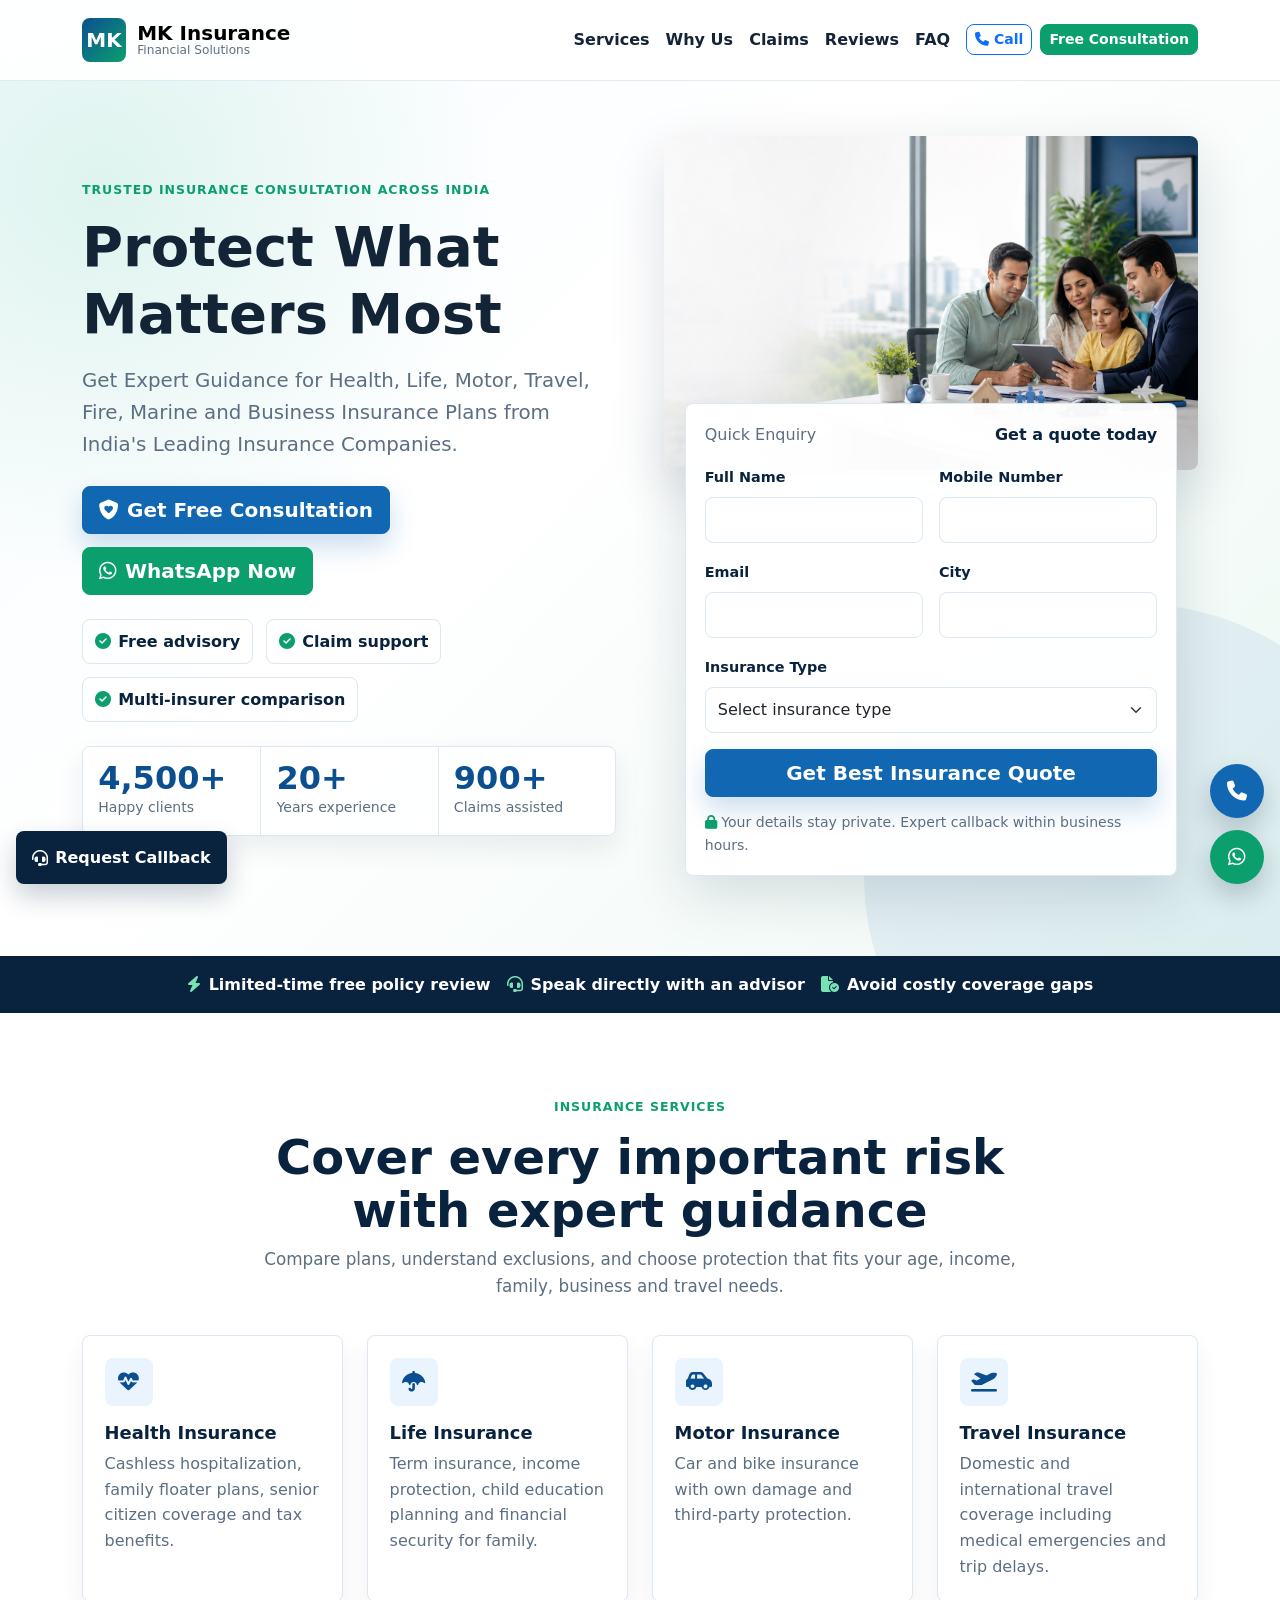
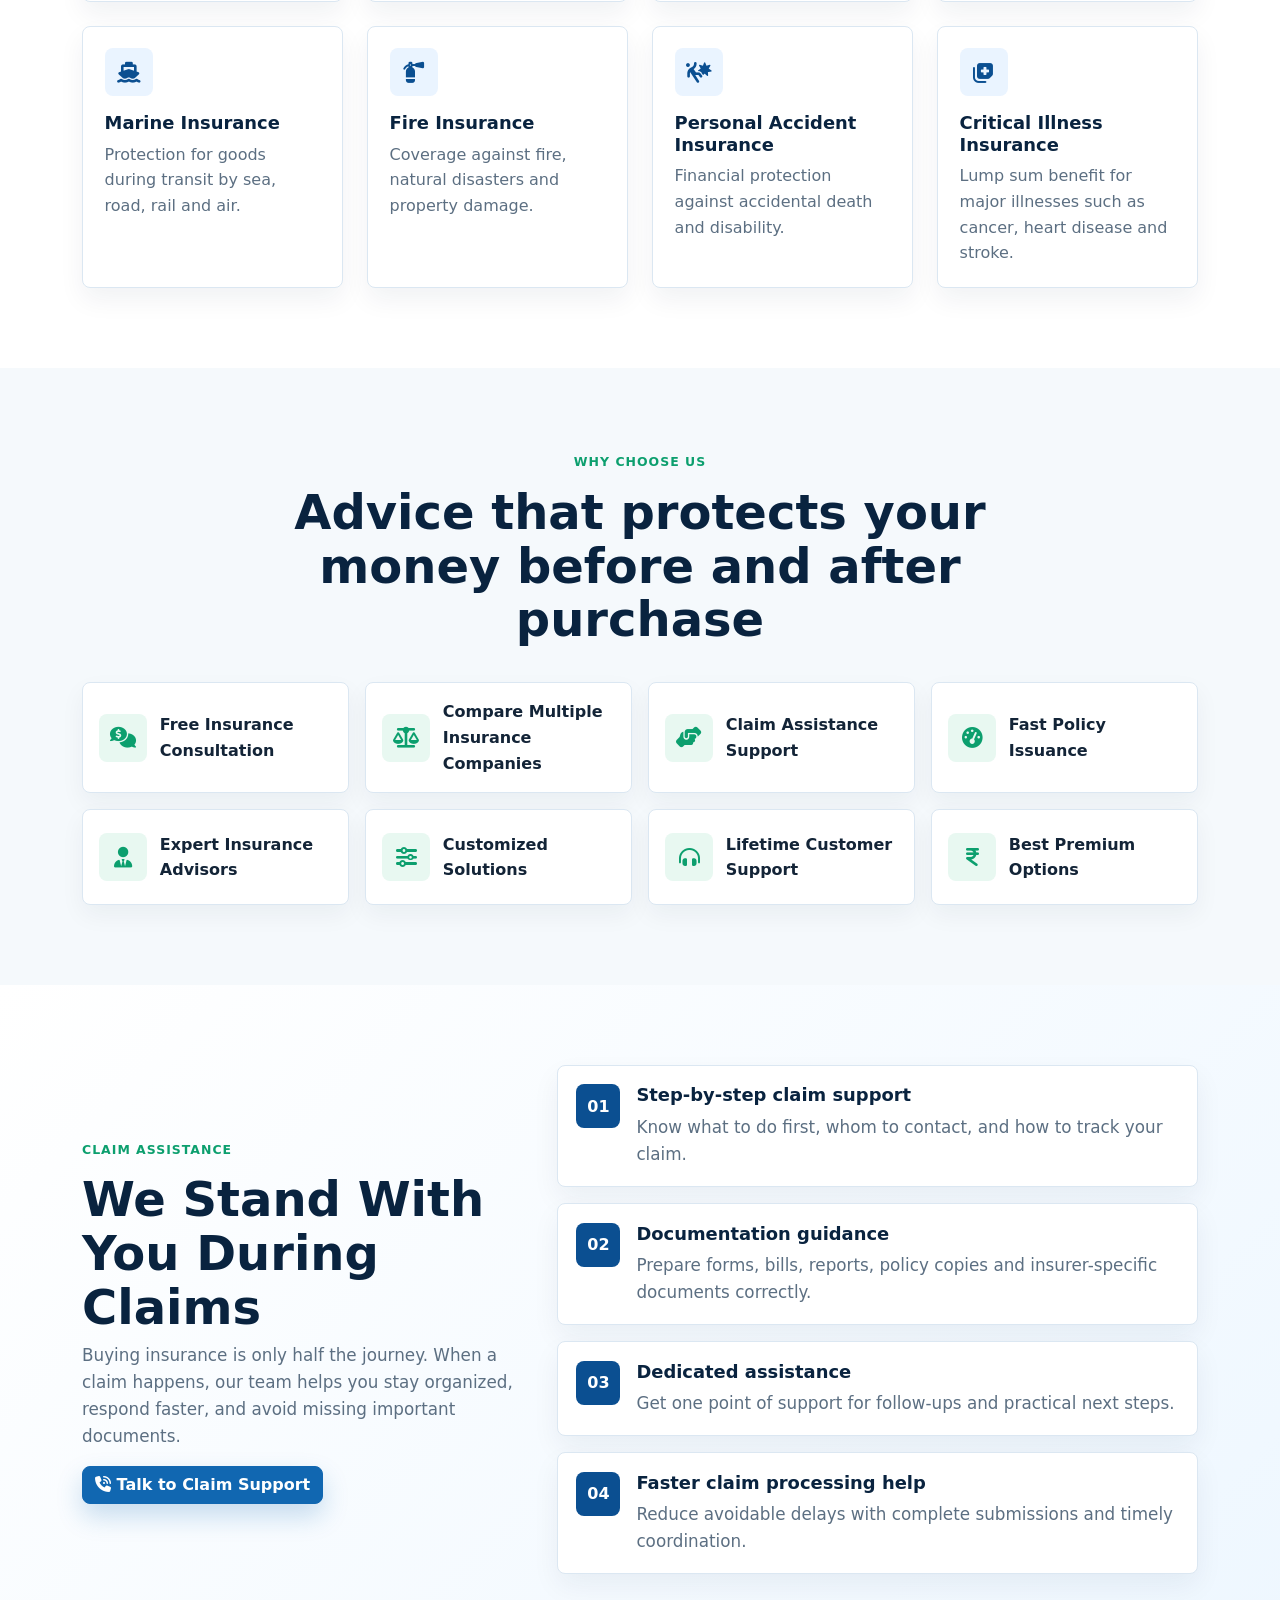
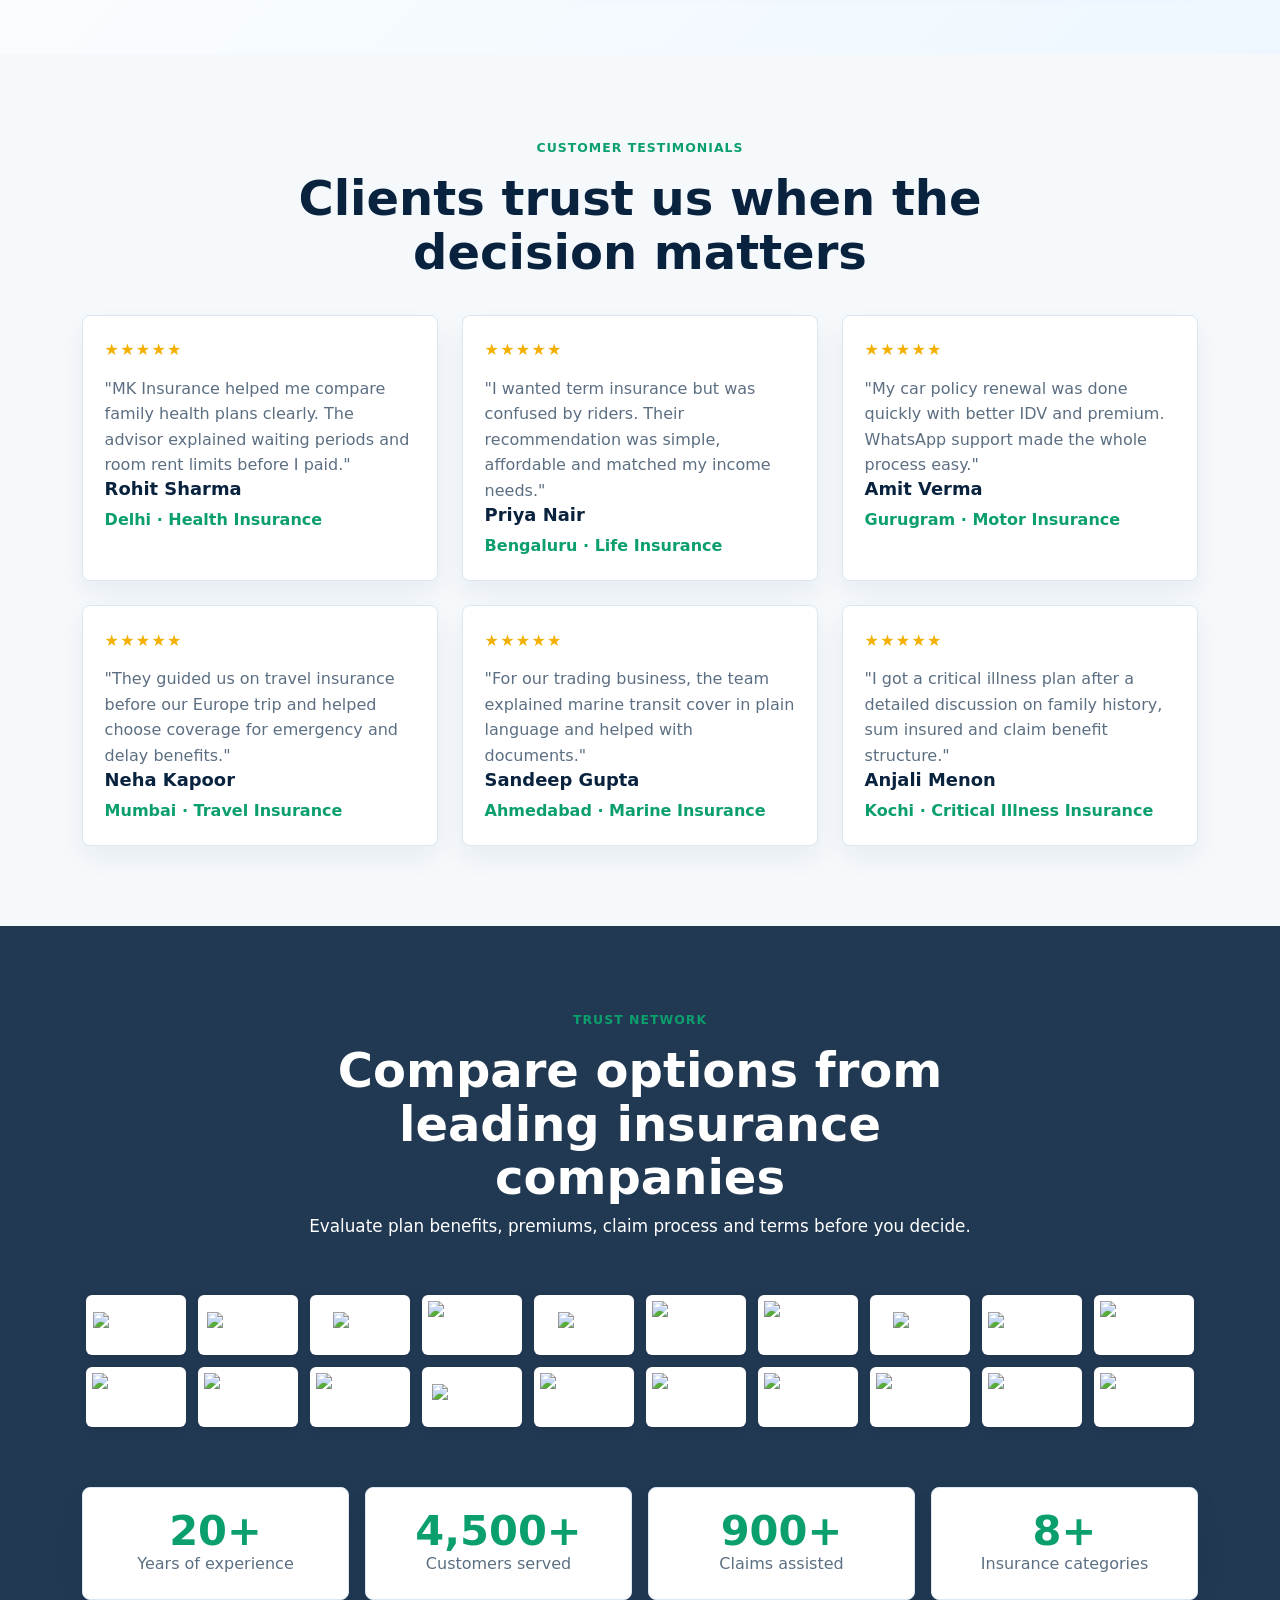
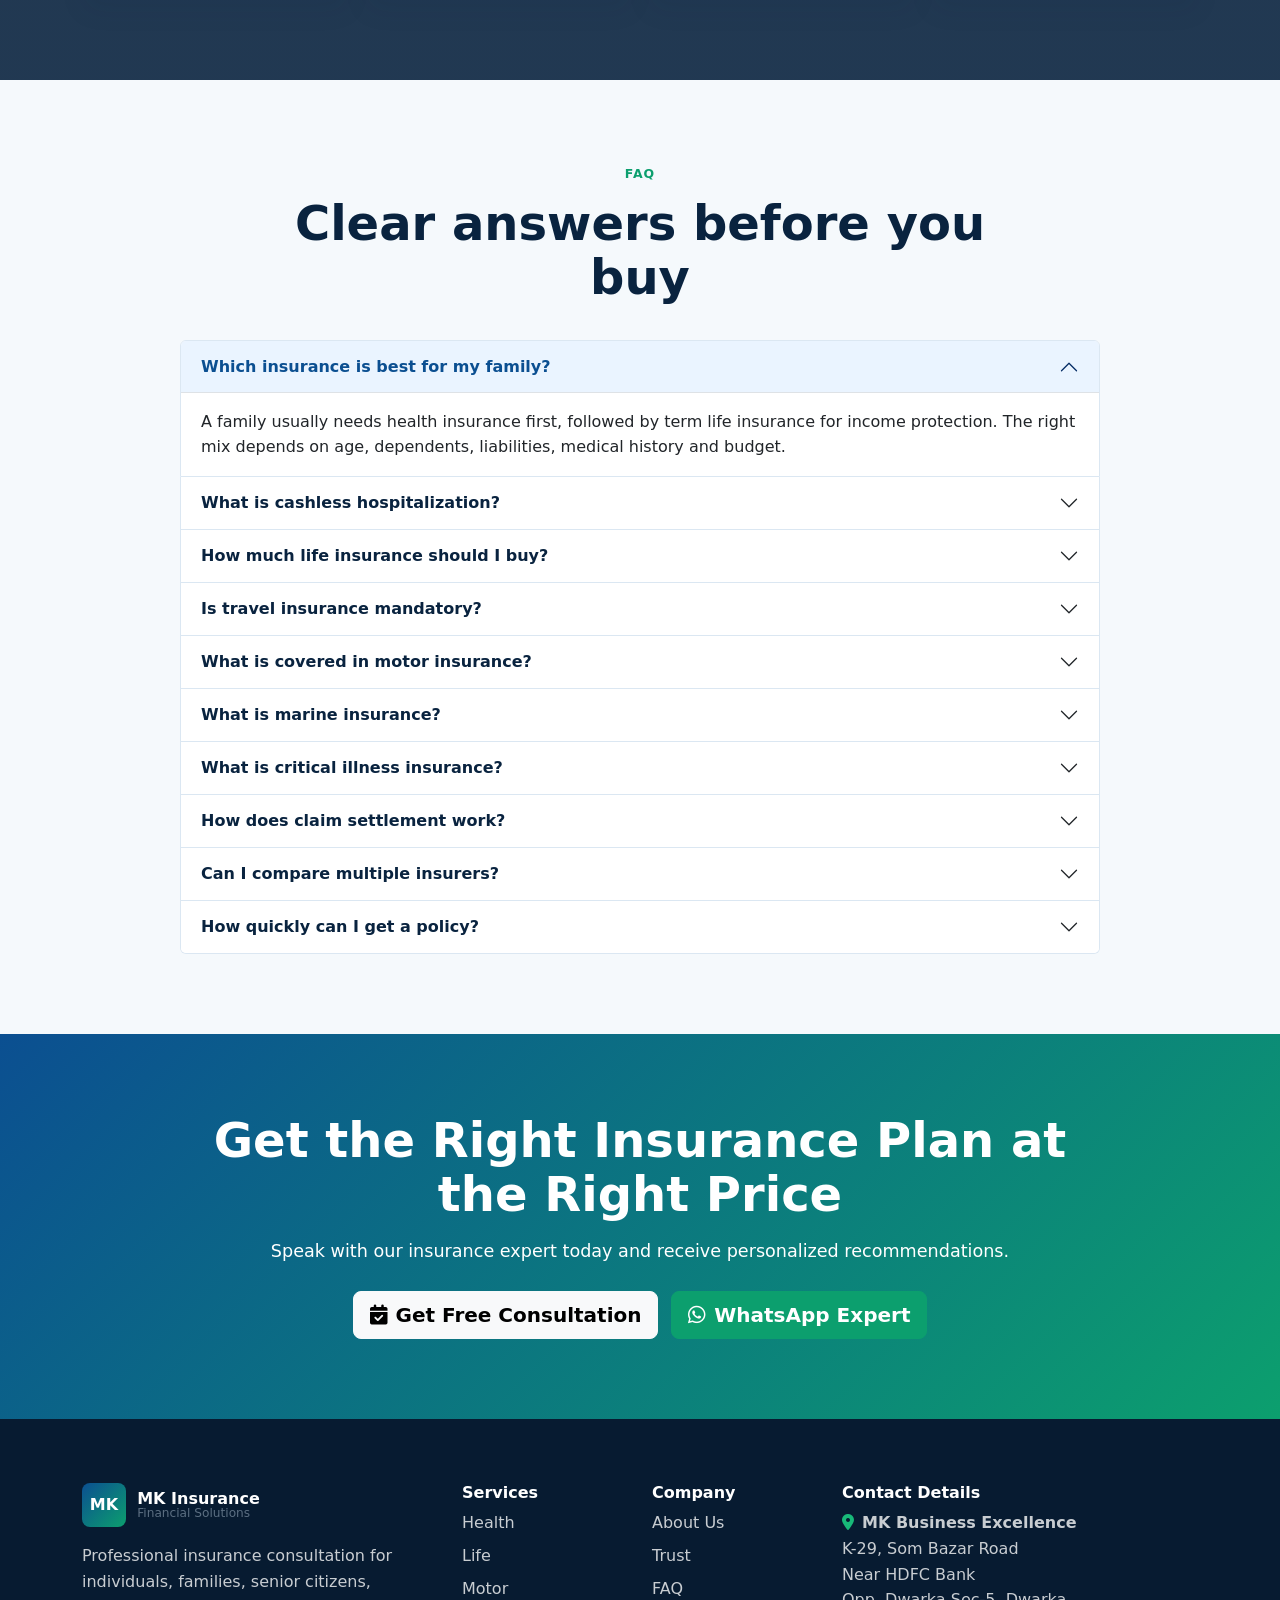
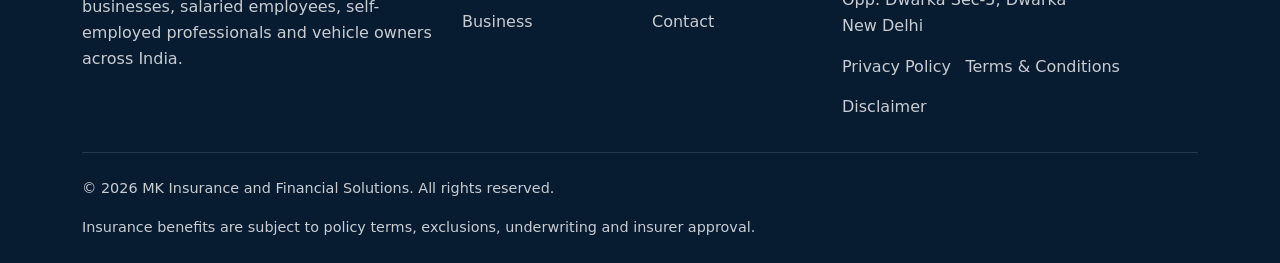
==== index.html @ 94d02a77 "Update index.html" ====
<!doctype html>
<html lang="en-IN">

<head>
<!-- Google tag (gtag.js) -->
<script async src="https://googletagmanager.com"></script>
<script>
  window.dataLayer = window.dataLayer || [];
  function gtag(){dataLayer.push(arguments);}
  gtag('js', new Date());

  gtag('config', 'G-Q5BLTK3V6Z');
</script>


<title>MK Insurance | Best Health, Life & Motor Insurance Consultant</title>
<meta name="description" content="Get expert guidance for Health, Life, Motor, and Business Insurance plans. Quick quotes and reliable advice from MK Insurance. Contact us today!">
<meta name="keywords" content="Insurance Consultant, Health Insurance, Life Insurance, Motor Insurance, MK Insurance, Insurance Advisor India">
<meta name="author" content="MK Insurance">
<meta name="robots" content="index, follow">


  <meta charset="utf-8">
  <meta name="viewport" content="width=device-width, initial-scale=1">
  <title>MK Insurance and Financial Solutions | Insurance Consultant India</title>
  <meta name="description" content="Get expert guidance for health, life, motor, travel, fire, marine and business insurance plans from MK Insurance and Financial Solutions. Free consultation by call or WhatsApp.">
  <meta name="keywords" content="health insurance advisor, best health insurance, life insurance consultant, term insurance, motor insurance, travel insurance, marine insurance, fire insurance, personal accident insurance, critical illness insurance, insurance advisor near me, insurance consultant India">
  <meta name="robots" content="index, follow">
  <link rel="canonical" href="https://www.mkinsurancefinancialsolutions.in/">
  <meta property="og:type" content="website">
  <meta property="og:title" content="Protect What Matters Most | MK Insurance and Financial Solutions">
  <meta property="og:description" content="Compare insurance plans and get expert consultation for health, life, motor, travel, fire, marine and business insurance in India.">
  <meta property="og:image" content="assets/insurance-consultation-hero.png">
  <meta property="og:locale" content="en_IN">
  <meta name="twitter:card" content="summary_large_image">
  <link rel="preconnect" href="https://cdn.jsdelivr.net">
  <link rel="preconnect" href="https://cdnjs.cloudflare.com">
  <link href="https://cdn.jsdelivr.net/npm/bootstrap@5.3.3/dist/css/bootstrap.min.css" rel="stylesheet">
  <link href="https://cdnjs.cloudflare.com/ajax/libs/font-awesome/6.5.2/css/all.min.css" rel="stylesheet">
  <link rel="stylesheet" href="styles.css">
  <script type="application/ld+json">
  {"@context":"https://schema.org","@type":"InsuranceAgency","name":"MK Insurance and Financial Solutions","description":"Insurance consultation for health, life, motor, travel, marine, fire, personal accident, critical illness and business insurance in India.","areaServed":"India","telephone":"+918076436396","url":"https://www.mkinsurancefinancialsolutions.in/","priceRange":"$$","contactPoint":{"@type":"ContactPoint","telephone":"+918076436396","contactType":"customer support","areaServed":"IN","availableLanguage":["English","Hindi"]},"sameAs":["https://wa.me/918076436396"]}
  </script>
</head>
<body>
  <a class="skip-link" href="#main">Skip to main content</a>
  <header class="site-header fixed-top" id="siteHeader">
    <nav class="navbar navbar-expand-lg" aria-label="Main navigation">
      <div class="container">
        <a class="navbar-brand" href="#hero"><span class="brand-mark">MK</span><span class="brand-copy"><strong>MK Insurance</strong><small>Financial Solutions</small></span></a>
        <button class="navbar-toggler" type="button" data-bs-toggle="collapse" data-bs-target="#mainNav" aria-controls="mainNav" aria-expanded="false" aria-label="Toggle navigation"><span class="navbar-toggler-icon"></span></button>
        <div class="collapse navbar-collapse" id="mainNav">
          <ul class="navbar-nav ms-auto align-items-lg-center">
            <li class="nav-item"><a class="nav-link" href="#services">Services</a></li>
            <li class="nav-item"><a class="nav-link" href="#why">Why Us</a></li>
            <li class="nav-item"><a class="nav-link" href="#claims">Claims</a></li>
            <li class="nav-item"><a class="nav-link" href="#testimonials">Reviews</a></li>
            <li class="nav-item"><a class="nav-link" href="#faq">FAQ</a></li>
            <li class="nav-item ms-lg-2"><a class="btn btn-sm btn-outline-primary" href="tel:+918076436396"><i class="fa-solid fa-phone"></i> Call</a></li>
            <li class="nav-item ms-lg-2"><a class="btn btn-sm btn-success" href="#lead-form">Free Consultation</a></li>
          </ul>
        </div>
      </div>
    </nav>
  </header>

  <main id="main">
    <section class="hero-section section-pad" id="hero">
      <div class="container">
        <div class="row align-items-center g-4 g-xl-5">
          <div class="col-lg-6">
            <div class="eyebrow reveal">Trusted Insurance Consultation Across India</div>
            <h1 class="display-4 fw-bold reveal">Protect What Matters Most</h1>
            <p class="hero-subtitle reveal">Get Expert Guidance for Health, Life, Motor, Travel, Fire, Marine and Business Insurance Plans from India's Leading Insurance Companies.</p>
            <div class="hero-actions reveal">
              <a class="btn btn-primary btn-lg" href="#lead-form"><i class="fa-solid fa-shield-heart"></i> Get Free Consultation</a>
              <a class="btn btn-whatsapp btn-lg" href="https://wa.me/918076436396?text=Hi%20MK%20Insurance%2C%20I%20want%20a%20free%20insurance%20consultation." target="_blank" rel="noopener"><i class="fa-brands fa-whatsapp"></i> WhatsApp Now</a>
            </div>
            <div class="trust-row reveal"><span><i class="fa-solid fa-circle-check"></i> Free advisory</span><span><i class="fa-solid fa-circle-check"></i> Claim support</span><span><i class="fa-solid fa-circle-check"></i> Multi-insurer comparison</span></div>
            <div class="stats-strip reveal"><div><strong data-count="4500">0</strong><span>Happy clients</span></div><div><strong data-count="20">0</strong><span>Years experience</span></div><div><strong data-count="900">0</strong><span>Claims assisted</span></div></div>
          </div>
          <div class="col-lg-6">
            <div class="hero-panel reveal">
              <img class="hero-image" src="assets/insurance-consultation-hero.png" alt="Insurance advisor consulting an Indian family" width="760" height="520" fetchpriority="high">
              
              <!-- Final Fixed Web3Forms Form -->
              <form class="lead-form" id="lead-form" action="https://api.web3forms.com/submit" method="POST" novalidate>
               <input type="hidden" name="access_key" value="908cadd3-c0ab-4d20-b18c-d701ab46437e"> 
                <input type="hidden" name="subject" value="New Lead from MK Insurance Website">
<input type="hidden" name="redirect" value="https://mkinsurance.co.in/thank-you.html">
                <div class="form-header"><span>Quick Enquiry</span><strong>Get a quote today</strong></div>
                <div class="row g-3">
                  <div class="col-md-6"><label class="form-label" for="fullName">Full Name</label><input class="form-control" id="fullName" name="fullName" autocomplete="name" required><div class="invalid-feedback">Please enter your full name.</div></div>
                  <div class="col-md-6"><label class="form-label" for="mobile">Mobile Number</label><input class="form-control" id="mobile" name="mobile" type="tel" inputmode="numeric" autocomplete="tel" pattern="^[6-9][0-9]{9}$" required><div class="invalid-feedback">Enter a valid 10-digit Indian mobile number.</div></div>
                  <div class="col-md-6"><label class="form-label" for="email">Email</label><input class="form-control" id="email" name="email" type="email" autocomplete="email" required><div class="invalid-feedback">Please enter a valid email address.</div></div>
                  <div class="col-md-6"><label class="form-label" for="city">City</label><input class="form-control" id="city" name="city" autocomplete="address-level2" required><div class="invalid-feedback">Please enter your city.</div></div>
                  <div class="col-12"><label class="form-label" for="insuranceType">Insurance Type</label><select class="form-select" id="insuranceType" name="insuranceType" required><option value="">Select insurance type</option><option>Health Insurance</option><option>Life Insurance</option><option>Motor Insurance</option><option>Travel Insurance</option><option>Marine Insurance</option><option>Fire Insurance</option><option>Personal Accident Insurance</option><option>Critical Illness Insurance</option><option>Other Service</option></select><div class="invalid-feedback">Please select an insurance type.</div></div>
                  <div class="col-12"><button class="btn btn-primary w-100 btn-lg" type="submit">Get Best Insurance Quote</button></div>
                </div>
                <p class="privacy-note"><i class="fa-solid fa-lock"></i> Your details stay private. Expert callback within business hours.</p>
              </form>
            </div>
          </div>
        </div>
      </div>
    </section>

    <section class="urgency-band"><div class="container"><div class="urgency-content reveal"><span><i class="fa-solid fa-bolt"></i> Limited-time free policy review</span><span><i class="fa-solid fa-headset"></i> Speak directly with an advisor</span><span><i class="fa-solid fa-file-circle-check"></i> Avoid costly coverage gaps</span></div></div></section>

    <section class="section-pad" id="services">
      <div class="container">
        <div class="section-heading reveal"><span class="eyebrow">Insurance Services</span><h2>Cover every important risk with expert guidance</h2><p>Compare plans, understand exclusions, and choose protection that fits your age, income, family, business and travel needs.</p></div>
        <div class="row g-4">
          <div class="col-md-6 col-xl-3 reveal"><article class="service-card"><i class="fa-solid fa-heart-pulse"></i><h3>Health Insurance</h3><p>Cashless hospitalization, family floater plans, senior citizen coverage and tax benefits.</p></article></div>
          <div class="col-md-6 col-xl-3 reveal"><article class="service-card"><i class="fa-solid fa-umbrella"></i><h3>Life Insurance</h3><p>Term insurance, income protection, child education planning and financial security for family.</p></article></div>
          <div class="col-md-6 col-xl-3 reveal"><article class="service-card"><i class="fa-solid fa-car-side"></i><h3>Motor Insurance</h3><p>Car and bike insurance with own damage and third-party protection.</p></article></div>
          <div class="col-md-6 col-xl-3 reveal"><article class="service-card"><i class="fa-solid fa-plane-departure"></i><h3>Travel Insurance</h3><p>Domestic and international travel coverage including medical emergencies and trip delays.</p></article></div>
          <div class="col-md-6 col-xl-3 reveal"><article class="service-card"><i class="fa-solid fa-ship"></i><h3>Marine Insurance</h3><p>Protection for goods during transit by sea, road, rail and air.</p></article></div>
          <div class="col-md-6 col-xl-3 reveal"><article class="service-card"><i class="fa-solid fa-fire-extinguisher"></i><h3>Fire Insurance</h3><p>Coverage against fire, natural disasters and property damage.</p></article></div>
          <div class="col-md-6 col-xl-3 reveal"><article class="service-card"><i class="fa-solid fa-person-falling-burst"></i><h3>Personal Accident Insurance</h3><p>Financial protection against accidental death and disability.</p></article></div>
          <div class="col-md-6 col-xl-3 reveal"><article class="service-card"><i class="fa-solid fa-notes-medical"></i><h3>Critical Illness Insurance</h3><p>Lump sum benefit for major illnesses such as cancer, heart disease and stroke.</p></article></div>
        </div>
      </div>
    </section>

    <section class="section-pad alt-section" id="why"><div class="container"><div class="section-heading reveal"><span class="eyebrow">Why Choose Us</span><h2>Advice that protects your money before and after purchase</h2></div><div class="benefit-grid">
      <div class="benefit-item reveal"><i class="fa-solid fa-comments-dollar"></i><span>Free Insurance Consultation</span></div><div class="benefit-item reveal"><i class="fa-solid fa-scale-balanced"></i><span>Compare Multiple Insurance Companies</span></div><div class="benefit-item reveal"><i class="fa-solid fa-handshake-angle"></i><span>Claim Assistance Support</span></div><div class="benefit-item reveal"><i class="fa-solid fa-gauge-high"></i><span>Fast Policy Issuance</span></div><div class="benefit-item reveal"><i class="fa-solid fa-user-tie"></i><span>Expert Insurance Advisors</span></div><div class="benefit-item reveal"><i class="fa-solid fa-sliders"></i><span>Customized Solutions</span></div><div class="benefit-item reveal"><i class="fa-solid fa-headphones-simple"></i><span>Lifetime Customer Support</span></div><div class="benefit-item reveal"><i class="fa-solid fa-indian-rupee-sign"></i><span>Best Premium Options</span></div>
    </div></div></section>

    <section class="section-pad claims-section" id="claims"><div class="container"><div class="row align-items-center g-4"><div class="col-lg-5 reveal"><span class="eyebrow">Claim Assistance</span><h2>We Stand With You During Claims</h2><p>Buying insurance is only half the journey. When a claim happens, our team helps you stay organized, respond faster, and avoid missing important documents.</p><a class="btn btn-primary" href="tel:+918076436396"><i class="fa-solid fa-phone-volume"></i> Talk to Claim Support</a></div><div class="col-lg-7"><div class="claim-steps"><div class="claim-step reveal"><span>01</span><div><h3>Step-by-step claim support</h3><p>Know what to do first, whom to contact, and how to track your claim.</p></div></div><div class="claim-step reveal"><span>02</span><div><h3>Documentation guidance</h3><p>Prepare forms, bills, reports, policy copies and insurer-specific documents correctly.</p></div></div><div class="claim-step reveal"><span>03</span><div><h3>Dedicated assistance</h3><p>Get one point of support for follow-ups and practical next steps.</p></div></div><div class="claim-step reveal"><span>04</span><div><h3>Faster claim processing help</h3><p>Reduce avoidable delays with complete submissions and timely coordination.</p></div></div></div></div></div></div></section>

    <section class="section-pad alt-section" id="testimonials"><div class="container"><div class="section-heading reveal"><span class="eyebrow">Customer Testimonials</span><h2>Clients trust us when the decision matters</h2></div><div class="row g-4">
      <div class="col-md-6 col-xl-4 reveal"><article class="testimonial-card"><div class="stars" aria-label="5 star rating">★★★★★</div><p>"MK Insurance helped me compare family health plans clearly. The advisor explained waiting periods and room rent limits before I paid."</p><h3>Rohit Sharma</h3><span>Delhi · Health Insurance</span></article></div>
      <div class="col-md-6 col-xl-4 reveal"><article class="testimonial-card"><div class="stars" aria-label="5 star rating">★★★★★</div><p>"I wanted term insurance but was confused by riders. Their recommendation was simple, affordable and matched my income needs."</p><h3>Priya Nair</h3><span>Bengaluru · Life Insurance</span></article></div>
      <div class="col-md-6 col-xl-4 reveal"><article class="testimonial-card"><div class="stars" aria-label="5 star rating">★★★★★</div><p>"My car policy renewal was done quickly with better IDV and premium. WhatsApp support made the whole process easy."</p><h3>Amit Verma</h3><span>Gurugram · Motor Insurance</span></article></div>
      <div class="col-md-6 col-xl-4 reveal"><article class="testimonial-card"><div class="stars" aria-label="5 star rating">★★★★★</div><p>"They guided us on travel insurance before our Europe trip and helped choose coverage for emergency and delay benefits."</p><h3>Neha Kapoor</h3><span>Mumbai · Travel Insurance</span></article></div>
      <div class="col-md-6 col-xl-4 reveal"><article class="testimonial-card"><div class="stars" aria-label="5 star rating">★★★★★</div><p>"For our trading business, the team explained marine transit cover in plain language and helped with documents."</p><h3>Sandeep Gupta</h3><span>Ahmedabad · Marine Insurance</span></article></div>
      <div class="col-md-6 col-xl-4 reveal"><article class="testimonial-card"><div class="stars" aria-label="5 star rating">★★★★★</div><p>"I got a critical illness plan after a detailed discussion on family history, sum insured and claim benefit structure."</p><h3>Anjali Menon</h3><span>Kochi · Critical Illness Insurance</span></article></div>
    </div></div></section>

    <section class="section-pad trust-section" id="trust"><div class="container"><div class="section-heading reveal"><span class="eyebrow">Trust Network</span><h2>Compare options from leading insurance companies</h2><p>Evaluate plan benefits, premiums, claim process and terms before you decide.</p></div>
    
    <div class="logo-grid reveal" style="display: flex; flex-wrap: wrap; justify-content: center; gap: 12px; padding: 20px 0; max-width: 100%;">
      
      <div style="width: 100px; height: 60px; background-color: #ffffff; border-radius: 6px; box-shadow: 0 2px 6px rgba(0,0,0,0.08); display: flex; justify-content: center; align-items: center; padding: 6px;">
        <img src="assets/LIC India.png" alt="LIC India" style="max-width: 100%; max-height: 100%; object-fit: contain;">
      </div>
      <div style="width: 100px; height: 60px; background-color: #ffffff; border-radius: 6px; box-shadow: 0 2px 6px rgba(0,0,0,0.08); display: flex; justify-content: center; align-items: center; padding: 6px;">
        <img src="assets/TATA-AIG.png" alt="Tata AIG" style="max-width: 100%; max-height: 100%; object-fit: contain;">
      </div>
      <div style="width: 100px; height: 60px; background-color: #ffffff; border-radius: 6px; box-shadow: 0 2px 6px rgba(0,0,0,0.08); display: flex; justify-content: center; align-items: center; padding: 6px;">
        <img src="assets/Care.png" alt="Care" style="max-width: 100%; max-height: 100%; object-fit: contain;">
      </div>
      <div style="width: 100px; height: 60px; background-color: #ffffff; border-radius: 6px; box-shadow: 0 2px 6px rgba(0,0,0,0.08); display: flex; justify-content: center; align-items: center; padding: 6px;">
        <img src="assets/HDFC ergo.png" alt="HDFC Ergo" style="max-width: 100%; max-height: 100%; object-fit: contain;">
      </div>
      <div style="width: 100px; height: 60px; background-color: #ffffff; border-radius: 6px; box-shadow: 0 2px 6px rgba(0,0,0,0.08); display: flex; justify-content: center; align-items: center; padding: 6px;">
        <img src="assets/ICICI.png" alt="ICICI" style="max-width: 100%; max-height: 100%; object-fit: contain;">
      </div>
      <div style="width: 100px; height: 60px; background-color: #ffffff; border-radius: 6px; box-shadow: 0 2px 6px rgba(0,0,0,0.08); display: flex; justify-content: center; align-items: center; padding: 6px;">
        <img src="assets/Niva Bupa.png" alt="Niva Bupa" style="max-width: 100%; max-height: 100%; object-fit: contain;">
      </div>
      <div style="width: 100px; height: 60px; background-color: #ffffff; border-radius: 6px; box-shadow: 0 2px 6px rgba(0,0,0,0.08); display: flex; justify-content: center; align-items: center; padding: 6px;">
        <img src="assets/STAR HEALTH.png" alt="STAR HEALTH" style="max-width: 100%; max-height: 100%; object-fit: contain;">
      </div>
      <div style="width: 100px; height: 60px; background-color: #ffffff; border-radius: 6px; box-shadow: 0 2px 6px rgba(0,0,0,0.08); display: flex; justify-content: center; align-items: center; padding: 6px;">
        <img src="assets/DIGIT.png" alt="Digit" style="max-width: 100%; max-height: 100%; object-fit: contain;">
      </div>
      <div style="width: 100px; height: 60px; background-color: #ffffff; border-radius: 6px; box-shadow: 0 2px 6px rgba(0,0,0,0.08); display: flex; justify-content: center; align-items: center; padding: 6px;">
        <img src="assets/Axis Max Insurance.png" alt="Axis Max" style="max-width: 100%; max-height: 100%; object-fit: contain;">
      </div>
      <div style="width: 100px; height: 60px; background-color: #ffffff; border-radius: 6px; box-shadow: 0 2px 6px rgba(0,0,0,0.08); display: flex; justify-content: center; align-items: center; padding: 6px;">
        <img src="assets/SBI General Insurance.png" alt="SBI General" style="max-width: 100%; max-height: 100%; object-fit: contain;">
      </div>

      <div style="width: 100px; height: 60px; background-color: #ffffff; border-radius: 6px; box-shadow: 0 2px 6px rgba(0,0,0,0.08); display: flex; justify-content: center; align-items: center; padding: 6px;">
        <img src="assets/United India.png" alt="United India" style="max-width: 100%; max-height: 100%; object-fit: contain;">
      </div>
      <div style="width: 100px; height: 60px; background-color: #ffffff; border-radius: 6px; box-shadow: 0 2px 6px rgba(0,0,0,0.08); display: flex; justify-content: center; align-items: center; padding: 6px;">
        <img src="assets/Oriental Insurance.png" alt="Oriental Insurance" style="max-width: 100%; max-height: 100%; object-fit: contain;">
      </div>
      <div style="width: 100px; height: 60px; background-color: #ffffff; border-radius: 6px; box-shadow: 0 2px 6px rgba(0,0,0,0.08); display: flex; justify-content: center; align-items: center; padding: 6px;">
        <img src="assets/National Insurance.png" alt="National Insurance" style="max-width: 100%; max-height: 100%; object-fit: contain;">
      </div>
      <div style="width: 100px; height: 60px; background-color: #ffffff; border-radius: 6px; box-shadow: 0 2px 6px rgba(0,0,0,0.08); display: flex; justify-content: center; align-items: center; padding: 6px;">
        <img src="assets/Shriram General Insurance.png" alt="Shriram" style="max-width: 100%; max-height: 100%; object-fit: contain;">
      </div>
      <div style="width: 100px; height: 60px; background-color: #ffffff; border-radius: 6px; box-shadow: 0 2px 6px rgba(0,0,0,0.08); display: flex; justify-content: center; align-items: center; padding: 6px;">
        <img src="assets/Zuno General.png" alt="Zuno General" style="max-width: 100%; max-height: 100%; object-fit: contain;">
      </div>
      <div style="width: 100px; height: 60px; background-color: #ffffff; border-radius: 6px; box-shadow: 0 2px 6px rgba(0,0,0,0.08); display: flex; justify-content: center; align-items: center; padding: 6px;">
        <img src="assets/Manipal Cigna Health Insurance.png" alt="Manipal Cigna Health Insurance" style="max-width: 100%; max-height: 100%; object-fit: contain;">
      </div>
      <div style="width: 100px; height: 60px; background-color: #ffffff; border-radius: 6px; box-shadow: 0 2px 6px rgba(0,0,0,0.08); display: flex; justify-content: center; align-items: center; padding: 6px;">
        <img src="assets/Kotak General Insurance.png" alt="Kotak General Insurance" style="max-width: 100%; max-height: 100%; object-fit: contain;">
      </div>
      <div style="width: 100px; height: 60px; background-color: #ffffff; border-radius: 6px; box-shadow: 0 2px 6px rgba(0,0,0,0.08); display: flex; justify-content: center; align-items: center; padding: 6px;">
        <img src="assets/Iffco Tokio.png" alt="Iffco Tokio" style="max-width: 100%; max-height: 100%; object-fit: contain;">
      </div>
      <div style="width: 100px; height: 60px; background-color: #ffffff; border-radius: 6px; box-shadow: 0 2px 6px rgba(0,0,0,0.08); display: flex; justify-content: center; align-items: center; padding: 6px;">
        <img src="assets/Liberty Mutual.png" alt="Liberty Mutual" style="max-width: 100%; max-height: 100%; object-fit: contain;">
      </div>
      <div style="width: 100px; height: 60px; background-color: #ffffff; border-radius: 6px; box-shadow: 0 2px 6px rgba(0,0,0,0.08); display: flex; justify-content: center; align-items: center; padding: 6px;">
        <img src="assets/Indusind General.png" alt="Indusind General" style="max-width: 100%; max-height: 100%; object-fit: contain;">
      </div>
    </div>
    
    <div class="row g-3 mt-4"><div class="col-6 col-lg-3 reveal"><div class="trust-metric"><strong>20+</strong><span>Years of experience</span></div></div><div class="col-6 col-lg-3 reveal"><div class="trust-metric"><strong>4,500+</strong><span>Customers served</span></div></div><div class="col-6 col-lg-3 reveal"><div class="trust-metric"><strong>900+</strong><span>Claims assisted</span></div></div><div class="col-6 col-lg-3 reveal"><div class="trust-metric"><strong>8+</strong><span>Insurance categories</span></div></div></div></div></section>

    <section class="section-pad alt-section" id="faq"><div class="container"><div class="section-heading reveal"><span class="eyebrow">FAQ</span><h2>Clear answers before you buy</h2></div><div class="accordion reveal" id="faqAccordion">
      <div class="accordion-item"><h3 class="accordion-header"><button class="accordion-button" type="button" data-bs-toggle="collapse" data-bs-target="#faq1" aria-expanded="true">Which insurance is best for my family?</button></h3><div id="faq1" class="accordion-collapse collapse show" data-bs-parent="#faqAccordion"><div class="accordion-body">A family usually needs health insurance first, followed by term life insurance for income protection. The right mix depends on age, dependents, liabilities, medical history and budget.</div></div></div>
      <div class="accordion-item"><h3 class="accordion-header"><button class="accordion-button collapsed" type="button" data-bs-toggle="collapse" data-bs-target="#faq2">What is cashless hospitalization?</button></h3><div id="faq2" class="accordion-collapse collapse" data-bs-parent="#faqAccordion"><div class="accordion-body">Cashless hospitalization allows eligible treatment bills to be settled directly between the insurer and network hospital, subject to policy terms and approvals.</div></div></div>
      <div class="accordion-item"><h3 class="accordion-header"><button class="accordion-button collapsed" type="button" data-bs-toggle="collapse" data-bs-target="#faq3">How much life insurance should I buy?</button></h3><div id="faq3" class="accordion-collapse collapse" data-bs-parent="#faqAccordion"><div class="accordion-body">Many families start with 10 to 15 times annual income, then adjust for loans, children’s education, spouse support and existing savings.</div></div></div>
      <div class="accordion-item"><h3 class="accordion-header"><button class="accordion-button collapsed" type="button" data-bs-toggle="collapse" data-bs-target="#faq4">Is travel insurance mandatory?</button></h3><div id="faq4" class="accordion-collapse collapse" data-bs-parent="#faqAccordion"><div class="accordion-body">It may be mandatory for some destinations or visa types. Even when optional, it can protect against medical emergencies, trip delays, baggage issues and cancellations.</div></div></div>
      <div class="accordion-item"><h3 class="accordion-header"><button class="accordion-button collapsed" type="button" data-bs-toggle="collapse" data-bs-target="#faq5">What is covered in motor insurance?</button></h3><div id="faq5" class="accordion-collapse collapse" data-bs-parent="#faqAccordion"><div class="accordion-body">Coverage can include third-party liability, own damage, theft, natural calamities, accident damage and add-ons like zero depreciation or engine protection.</div></div></div>
      <div class="accordion-item"><h3 class="accordion-header"><button class="accordion-button collapsed" type="button" data-bs-toggle="collapse" data-bs-target="#faq6">What is marine insurance?</button></h3><div id="faq6" class="accordion-collapse collapse" data-bs-parent="#faqAccordion"><div class="accordion-body">Marine insurance covers loss or damage to goods in transit by sea, road, rail or air, based on selected terms and transit risk.</div></div></div>
      <div class="accordion-item"><h3 class="accordion-header"><button class="accordion-button collapsed" type="button" data-bs-toggle="collapse" data-bs-target="#faq7">What is critical illness insurance?</button></h3><div id="faq7" class="accordion-collapse collapse" data-bs-parent="#faqAccordion"><div class="accordion-body">It pays a lump sum after diagnosis of specified major illnesses such as cancer, heart disease or stroke, subject to policy definitions and waiting periods.</div></div></div>
      <div class="accordion-item"><h3 class="accordion-header"><button class="accordion-button collapsed" type="button" data-bs-toggle="collapse" data-bs-target="#faq8">How does claim settlement work?</button></h3><div id="faq8" class="accordion-collapse collapse" data-bs-parent="#faqAccordion"><div class="accordion-body">You notify the insurer, submit documents, complete assessment requirements, and receive approval, reimbursement or settlement as per policy terms.</div></div></div>
      <div class="accordion-item"><h3 class="accordion-header"><button class="accordion-button collapsed" type="button" data-bs-toggle="collapse" data-bs-target="#faq9">Can I compare multiple insurers?</button></h3><div id="faq9" class="accordion-collapse collapse" data-bs-parent="#faqAccordion"><div class="accordion-body">Yes. We help compare premiums, benefits, exclusions, claim process and service features across suitable insurance companies.</div></div></div>
      <div class="accordion-item"><h3 class="accordion-header"><button class="accordion-button collapsed" type="button" data-bs-toggle="collapse" data-bs-target="#faq10">How quickly can I get a policy?</button></h3><div id="faq10" class="accordion-collapse collapse" data-bs-parent="#faqAccordion"><div class="accordion-body">Many policies can be issued the same day after details, payment and underwriting requirements are complete. Some plans need medicals or additional checks.</div></div></div>
    </div></div></section>

    <section class="final-cta section-pad"><div class="container"><div class="final-cta-inner reveal"><h2>Get the Right Insurance Plan at the Right Price</h2><p>Speak with our insurance expert today and receive personalized recommendations.</p><div class="hero-actions justify-content-center"><a class="btn btn-light btn-lg" href="#lead-form"><i class="fa-solid fa-calendar-check"></i> Get Free Consultation</a><a class="btn btn-whatsapp btn-lg" href="https://wa.me/918076436396?text=Hi%20MK%20Insurance%2C%20I%20want%20to%20speak%20with%20an%20expert." target="_blank" rel="noopener"><i class="fa-brands fa-whatsapp"></i> WhatsApp Expert</a></div></div></div></section>
  </main>

  <footer class="site-footer"><div class="container"><div class="row g-4"><div class="col-lg-4"><a class="navbar-brand footer-brand" href="#hero"><span class="brand-mark">MK</span><span class="brand-copy"><strong>MK Insurance</strong><small>Financial Solutions</small></span></a><p>Professional insurance consultation for individuals, families, senior citizens, businesses, salaried employees, self-employed professionals and vehicle owners across India.</p></div><div class="col-6 col-lg-2"><h2>Services</h2><ul><li><a href="#services">Health</a></li><li><a href="#services">Life</a></li><li><a href="#services">Motor</a></li><li><a href="#services">Business</a></li></ul></div><div class="col-6 col-lg-2"><h2>Company</h2><ul><li><a href="#why">About Us</a></li><li><a href="#trust">Trust</a></li><li><a href="#faq">FAQ</a></li><li><a href="#lead-form">Contact</a></li></ul></div><div class="col-lg-4"><h2>Contact Details</h2><p><i class="fas fa-map-marker-alt" style="margin-right: 8px; color: #18b979;"></i><strong>MK Business Excellence</strong><br>K-29, Som Bazar Road<br>Near HDFC Bank<br>Opp. Dwarka Sec-5, Dwarka<br>New Delhi</p><div class="footer-links"><a href="#" data-policy="privacy">Privacy Policy</a><a href="#" data-policy="terms">Terms & Conditions</a><a href="#" data-policy="disclaimer">Disclaimer</a></div></div></div><div class="footer-bottom"><p>© <span id="year"></span> MK Insurance and Financial Solutions. All rights reserved.</p><p>Insurance benefits are subject to policy terms, exclusions, underwriting and insurer approval.</p></div></div></footer>

  <div class="floating-actions"><a class="float-call" href="tel:+918076436396" aria-label="Call MK Insurance"><i class="fa-solid fa-phone"></i></a><a class="float-whatsapp" href="https://wa.me/918076436396?text=Hi%20MK%20Insurance%2C%20I%20need%20insurance%20advice." target="_blank" rel="noopener" aria-label="WhatsApp MK Insurance"><i class="fa-brands fa-whatsapp"></i></a></div>
  <button class="callback-tab" id="callbackTab" type="button" aria-expanded="false" aria-controls="callbackWidget"><i class="fa-solid fa-headset"></i> Request Callback</button>
  
  <aside class="callback-widget" id="callbackWidget" aria-label="Request callback form"><button class="widget-close" type="button" id="closeCallback" aria-label="Close callback form"><i class="fa-solid fa-xmark"></i></button><h2>Need help choosing?</h2><p>Share your number. We will call you back.</p>
  <form id="callbackForm" name="CallbackRequest" method="POST" data-netlify="true" novalidate>
    <label class="form-label" for="callbackName">Name</label>
    <input class="form-control" id="callbackName" name="callbackName" required>
    <label class="form-label" for="callbackPhone">Mobile</label>
    <input class="form-control" id="callbackPhone" name="callbackPhone" pattern="^[6-9][0-9]{9}$" inputmode="numeric" required>
    <button class="btn btn-primary w-100 mt-3" type="submit">Request Callback</button>
  </form>
  </aside>

  <div class="modal fade" id="exitIntentModal" tabindex="-1" aria-labelledby="exitIntentTitle" aria-hidden="true"><div class="modal-dialog modal-dialog-centered"><div class="modal-content exit-modal"><button type="button" class="btn-close ms-auto" data-bs-dismiss="modal" aria-label="Close"></button><div class="modal-body"><span class="eyebrow">Before you leave</span><h2 id="exitIntentTitle">Get a free insurance check in 10 minutes</h2><p>Premiums, exclusions and claim rules differ widely. Let an expert help you avoid the wrong plan.</p><div class="d-grid gap-2"><a class="btn btn-primary" href="#lead-form" data-bs-dismiss="modal">Get Free Consultation</a><a class="btn btn-whatsapp" href="https://wa.me/918076436396?text=Hi%20MK%20Insurance%2C%20please%20help%20me%20compare%20insurance%20plans." target="_blank" rel="noopener"><i class="fa-brands fa-whatsapp"></i> WhatsApp Now</a></div></div></div></div></div>
  <div class="modal fade" id="policyModal" tabindex="-1" aria-labelledby="policyModalTitle" aria-hidden="true"><div class="modal-dialog modal-dialog-centered modal-lg"><div class="modal-content"><div class="modal-header"><h2 class="modal-title fs-5" id="policyModalTitle">Information</h2><button type="button" class="btn-close" data-bs-dismiss="modal" aria-label="Close"></button></div><div class="modal-body" id="policyModalBody"></div></div></div></div>
  <script src="https://cdn.jsdelivr.net/npm/bootstrap@5.3.3/dist/js/bootstrap.bundle.min.js" defer></script>
  <script src="script.js" defer></script>
</body>
</html>
---- styles.css ----
:root{--blue-950:#09233f;--blue-800:#0b4f91;--blue-700:#1167b1;--blue-100:#eaf4ff;--green-600:#0c9f6e;--green-500:#18b979;--green-100:#e8f8f1;--ink:#132437;--muted:#5c6f82;--line:#dbe7f2;--surface:#fff;--soft:#f5f9fc;--shadow:0 18px 55px rgba(9,35,63,.14)}
*{box-sizing:border-box}html{scroll-behavior:smooth;scroll-padding-top:88px}body{margin:0;color:var(--ink);background:#fff;font-family:Inter,system-ui,-apple-system,BlinkMacSystemFont,"Segoe UI",sans-serif;line-height:1.6}a{color:inherit;text-decoration:none}img{max-width:100%;height:auto}.skip-link{position:absolute;left:-999px;top:1rem;z-index:2000;padding:.75rem 1rem;color:#fff;background:var(--blue-950)}.skip-link:focus{left:1rem}.section-pad{padding:5rem 0}.site-header{background:rgba(255,255,255,.92);backdrop-filter:blur(16px);border-bottom:1px solid rgba(219,231,242,.8);transition:box-shadow .25s ease,background .25s ease}.site-header.is-scrolled{box-shadow:0 10px 32px rgba(9,35,63,.08);background:rgba(255,255,255,.98)}.navbar{padding:.8rem 0}.navbar-brand{display:inline-flex;gap:.7rem;align-items:center}.brand-mark{display:grid;place-items:center;width:44px;height:44px;border-radius:8px;color:#fff;background:linear-gradient(135deg,var(--blue-800),var(--green-600));font-weight:800;letter-spacing:0}.brand-copy{display:flex;flex-direction:column;line-height:1.1}.brand-copy small{color:var(--muted);font-size:.76rem}.nav-link{color:var(--ink);font-weight:600}.nav-link:hover,.nav-link:focus{color:var(--blue-700)}.btn{border-radius:8px;font-weight:700}.btn-primary{border-color:var(--blue-700);background:var(--blue-700);box-shadow:0 12px 26px rgba(17,103,177,.22)}.btn-primary:hover,.btn-primary:focus{border-color:var(--blue-800);background:var(--blue-800)}.btn-success,.btn-whatsapp{color:#fff;border-color:var(--green-600);background:var(--green-600)}.btn-success:hover,.btn-success:focus,.btn-whatsapp:hover,.btn-whatsapp:focus{color:#fff;border-color:#087c56;background:#087c56}
.hero-section{position:relative;min-height:100vh;padding-top:8.5rem;background:radial-gradient(circle at 8% 20%,rgba(24,185,121,.12),transparent 28%),linear-gradient(135deg,#f7fbff 0%,#fff 44%,#edf8f3 100%);overflow:hidden}.hero-section:after{content:"";position:absolute;inset:auto -8rem -12rem auto;width:34rem;height:34rem;background:rgba(17,103,177,.08);border-radius:50%;pointer-events:none}.eyebrow{display:inline-flex;align-items:center;gap:.45rem;margin-bottom:.85rem;color:var(--green-600);font-size:.78rem;font-weight:800;text-transform:uppercase;letter-spacing:.08em}.hero-subtitle{max-width:680px;margin:1.1rem 0 1.6rem;color:var(--muted);font-size:clamp(1.06rem,2vw,1.24rem)}.hero-actions{display:flex;flex-wrap:wrap;gap:.8rem;align-items:center}.hero-actions .btn{display:inline-flex;gap:.5rem;align-items:center;justify-content:center}.trust-row{display:flex;flex-wrap:wrap;gap:.8rem;margin:1.5rem 0;color:var(--blue-950);font-weight:700}.trust-row span{display:inline-flex;align-items:center;gap:.45rem;padding:.55rem .75rem;border:1px solid var(--line);border-radius:8px;background:rgba(255,255,255,.78)}.trust-row i{color:var(--green-600)}.stats-strip{display:grid;grid-template-columns:repeat(3,minmax(0,1fr));max-width:560px;border:1px solid var(--line);border-radius:8px;background:rgba(255,255,255,.86);box-shadow:0 12px 28px rgba(9,35,63,.08)}.stats-strip div{padding:.95rem}.stats-strip div+div{border-left:1px solid var(--line)}.stats-strip strong{display:block;color:var(--blue-800);font-size:clamp(1.4rem,3vw,2rem);line-height:1}.stats-strip span{color:var(--muted);font-size:.88rem}.hero-panel{position:relative;z-index:1}.hero-image{display:block;width:100%;aspect-ratio:16/10;object-fit:cover;border-radius:8px;box-shadow:var(--shadow)}.lead-form{position:relative;width:min(92%,620px);margin:-4.2rem auto 0;padding:1.15rem;border:1px solid rgba(219,231,242,.92);border-radius:8px;background:rgba(255,255,255,.96);box-shadow:var(--shadow)}.form-header{display:flex;justify-content:space-between;gap:1rem;margin-bottom:1rem;color:var(--muted)}.form-header strong{color:var(--blue-950)}.form-label{color:var(--blue-950);font-size:.9rem;font-weight:700}.form-control,.form-select{min-height:46px;border-color:var(--line);border-radius:8px}.form-control:focus,.form-select:focus{border-color:var(--blue-700);box-shadow:0 0 0 .2rem rgba(17,103,177,.12)}.privacy-note{margin:.9rem 0 0;color:var(--muted);font-size:.88rem}.privacy-note i{color:var(--green-600)}
.urgency-band{padding:1rem 0;color:#fff;background:var(--blue-950)}.urgency-content{display:flex;flex-wrap:wrap;gap:1rem;justify-content:center;font-weight:700}.urgency-content span{display:inline-flex;align-items:center;gap:.5rem}.urgency-content i{color:#79e2b5}.section-heading{max-width:760px;margin:0 auto 2.2rem;text-align:center}.section-heading h2,.claims-section h2,.final-cta h2{color:var(--blue-950);font-size:clamp(1.9rem,4vw,3rem);font-weight:800;line-height:1.12}.section-heading p,.claims-section p{color:var(--muted);font-size:1.05rem}.alt-section{background:var(--soft)}.service-card,.testimonial-card,.trust-metric{height:100%;padding:1.35rem;border:1px solid var(--line);border-radius:8px;background:#fff;box-shadow:0 12px 26px rgba(9,35,63,.06);transition:transform .25s ease,box-shadow .25s ease,border-color .25s ease}.service-card:hover,.testimonial-card:hover{border-color:rgba(17,103,177,.32);box-shadow:var(--shadow);transform:translateY(-5px)}.service-card i,.benefit-item i{display:grid;place-items:center;width:48px;height:48px;margin-bottom:1rem;color:var(--blue-800);border-radius:8px;background:var(--blue-100);font-size:1.3rem}.service-card h3,.claim-step h3,.testimonial-card h3{color:var(--blue-950);font-size:1.12rem;font-weight:800}.service-card p,.testimonial-card p,.claim-step p{color:var(--muted);margin-bottom:0}.benefit-grid{display:grid;grid-template-columns:repeat(4,minmax(0,1fr));gap:1rem}.benefit-item{display:flex;gap:.8rem;align-items:center;min-height:96px;padding:1rem;border:1px solid var(--line);border-radius:8px;background:#fff;font-weight:800;box-shadow:0 10px 24px rgba(9,35,63,.05)}.benefit-item i{flex:0 0 auto;margin-bottom:0;color:var(--green-600);background:var(--green-100)}
.claims-section{background:linear-gradient(135deg,#fff 0%,#eef7ff 100%)}.claim-steps{display:grid;gap:1rem}.claim-step{display:flex;gap:1rem;padding:1.15rem;border:1px solid var(--line);border-radius:8px;background:#fff;box-shadow:0 12px 28px rgba(9,35,63,.06)}.claim-step span{display:grid;place-items:center;flex:0 0 auto;width:44px;height:44px;color:#fff;border-radius:8px;background:var(--blue-800);font-weight:800}.stars{color:#f4b000;letter-spacing:.08em;margin-bottom:.8rem}.testimonial-card span{color:var(--green-600);font-weight:700}.trust-section{background:linear-gradient(rgba(9,35,63,.9),rgba(9,35,63,.9)),url("assets/insurance-consultation-hero.png") center/cover fixed;color:#fff}.trust-section .section-heading h2,.trust-section .section-heading p{color:#fff}.logo-cloud{display:grid;grid-template-columns:repeat(6,minmax(0,1fr));gap:1rem}.logo-cloud span{display:grid;place-items:center;min-height:74px;padding:.8rem;border:1px solid rgba(255,255,255,.18);border-radius:8px;color:rgba(255,255,255,.84);background:rgba(255,255,255,.1);font-weight:800}.trust-metric{color:var(--blue-950);text-align:center}.trust-metric strong{display:block;color:var(--green-600);font-size:clamp(1.8rem,4vw,2.6rem);line-height:1}.trust-metric span{color:var(--muted)}.accordion{max-width:920px;margin:0 auto}.accordion-item{border-color:var(--line)}.accordion-button{color:var(--blue-950);font-weight:800}.accordion-button:not(.collapsed){color:var(--blue-800);background:var(--blue-100)}.final-cta{color:#fff;background:linear-gradient(135deg,var(--blue-800),var(--green-600))}.final-cta-inner{max-width:880px;margin:0 auto;text-align:center}.final-cta h2,.final-cta p{color:#fff}.final-cta p{margin:1rem auto 1.6rem;font-size:1.1rem}
.site-footer{padding:4rem 0 1.5rem;color:rgba(255,255,255,.78);background:#071b31}.site-footer h2{color:#fff;font-size:1rem;font-weight:800}.site-footer ul{padding:0;margin:0;list-style:none}.site-footer li+li{margin-top:.45rem}.site-footer a:hover,.site-footer a:focus{color:#9ce8c6}.footer-brand{color:#fff;margin-bottom:1rem}.footer-links{display:flex;flex-wrap:wrap;gap:.9rem}.footer-bottom{display:flex;flex-wrap:wrap;gap:1rem;justify-content:space-between;padding-top:1.5rem;margin-top:2rem;border-top:1px solid rgba(255,255,255,.12);font-size:.9rem}.footer-bottom p{margin:0}.floating-actions{position:fixed;right:1rem;bottom:1rem;z-index:1050;display:grid;gap:.75rem}.floating-actions a{display:grid;place-items:center;width:54px;height:54px;color:#fff;border-radius:50%;box-shadow:0 12px 26px rgba(9,35,63,.22);font-size:1.25rem}.float-call{background:var(--blue-700)}.float-whatsapp{background:var(--green-600)}.callback-tab{position:fixed;left:1rem;bottom:1rem;z-index:1050;display:inline-flex;gap:.45rem;align-items:center;padding:.85rem 1rem;color:#fff;border:0;border-radius:8px;background:var(--blue-950);box-shadow:0 12px 26px rgba(9,35,63,.22);font-weight:800}.callback-widget{position:fixed;left:1rem;bottom:5rem;z-index:1051;width:min(340px,calc(100vw - 2rem));padding:1.1rem;border:1px solid var(--line);border-radius:8px;background:#fff;box-shadow:var(--shadow);transform:translateY(20px);opacity:0;pointer-events:none;transition:opacity .25s ease,transform .25s ease}.callback-widget.is-open{transform:translateY(0);opacity:1;pointer-events:auto}.callback-widget h2{font-size:1.2rem;font-weight:800}.widget-close{position:absolute;top:.6rem;right:.6rem;border:0;color:var(--muted);background:transparent}.exit-modal{border:0;border-radius:8px;padding:.9rem;box-shadow:var(--shadow)}
.thank-you-page{min-height:100vh;background:radial-gradient(circle at 12% 18%,rgba(24,185,121,.16),transparent 28%),linear-gradient(135deg,#f7fbff 0%,#fff 48%,#edf8f3 100%)}.thank-you-main{display:grid;place-items:center;min-height:100vh;padding:1.2rem}.thank-you-card{width:min(760px,100%);padding:clamp(1.5rem,5vw,3rem);border:1px solid var(--line);border-radius:8px;background:rgba(255,255,255,.96);box-shadow:var(--shadow);text-align:center}.thank-you-card h1{color:var(--blue-950);font-size:clamp(2rem,6vw,3.25rem);font-weight:800;line-height:1.08}.thank-you-card p{color:var(--muted);font-size:1.08rem}.success-icon{display:inline-grid;place-items:center;width:76px;height:76px;margin-bottom:1rem;color:var(--green-600);border-radius:50%;background:var(--green-100);font-size:2.4rem}.back-link{display:inline-block;margin-top:1.25rem;color:var(--blue-800);font-weight:800}.reveal{opacity:0;transform:translateY(18px);transition:opacity .7s ease,transform .7s ease}.reveal.is-visible{opacity:1;transform:translateY(0)}
@media (prefers-reduced-motion:reduce){*,*:before,*:after{scroll-behavior:auto!important;transition-duration:.01ms!important;animation-duration:.01ms!important;animation-iteration-count:1!important}.reveal{opacity:1;transform:none}}
@media (max-width:1199.98px){.benefit-grid,.logo-cloud{grid-template-columns:repeat(2,minmax(0,1fr))}}
@media (max-width:991.98px){.hero-section{min-height:auto;padding-top:7rem}.navbar-collapse{padding:1rem 0}}
@media (max-width:767.98px){.section-pad{padding:3.5rem 0}.hero-section{padding-top:6.3rem}.display-4{font-size:clamp(2.25rem,12vw,3.2rem)}.hero-actions .btn,.final-cta .btn{width:100%}.trust-row{flex-wrap:nowrap;gap:.5rem;overflow-x:auto;padding-bottom:.15rem}.trust-row span{flex:0 0 auto;font-size:.86rem}.stats-strip{grid-template-columns:repeat(3,minmax(0,1fr))}.stats-strip div{padding:.7rem .45rem}.stats-strip div+div{border-left:1px solid var(--line)}.stats-strip strong{font-size:1.25rem}.stats-strip span{font-size:.72rem}.hero-panel{display:flex;flex-direction:column}.lead-form{order:1;width:100%;margin-top:1rem}.hero-image{order:2;margin-top:1rem}.form-header{display:block}.benefit-grid,.logo-cloud{grid-template-columns:1fr}.claim-step{align-items:flex-start}.floating-actions{right:.75rem;bottom:.75rem}.floating-actions a{width:48px;height:48px}.callback-tab{left:.75rem;bottom:.75rem;max-width:calc(100vw - 7rem);white-space:nowrap;overflow:hidden;text-overflow:ellipsis}}
@media (max-width:420px){.brand-copy strong{max-width:164px;font-size:.92rem;white-space:nowrap;overflow:hidden;text-overflow:ellipsis}.brand-copy small{font-size:.7rem}}
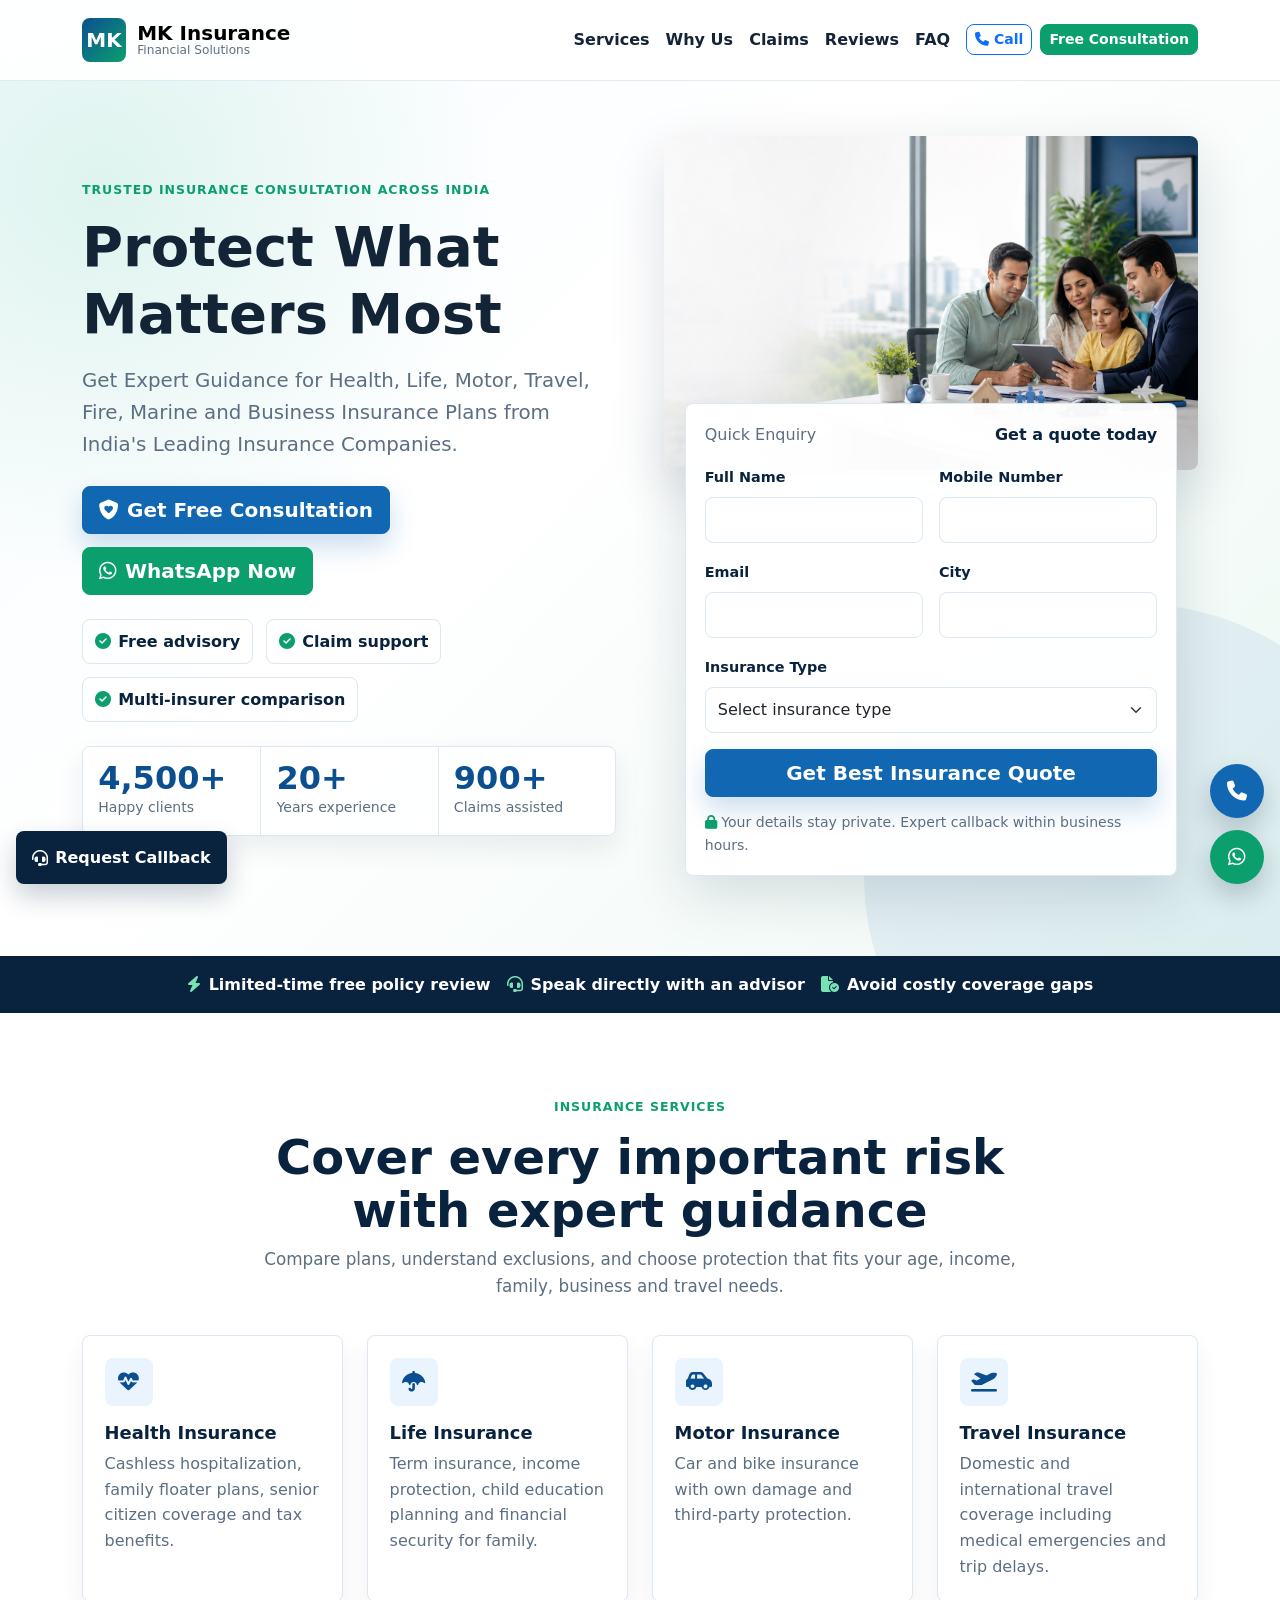
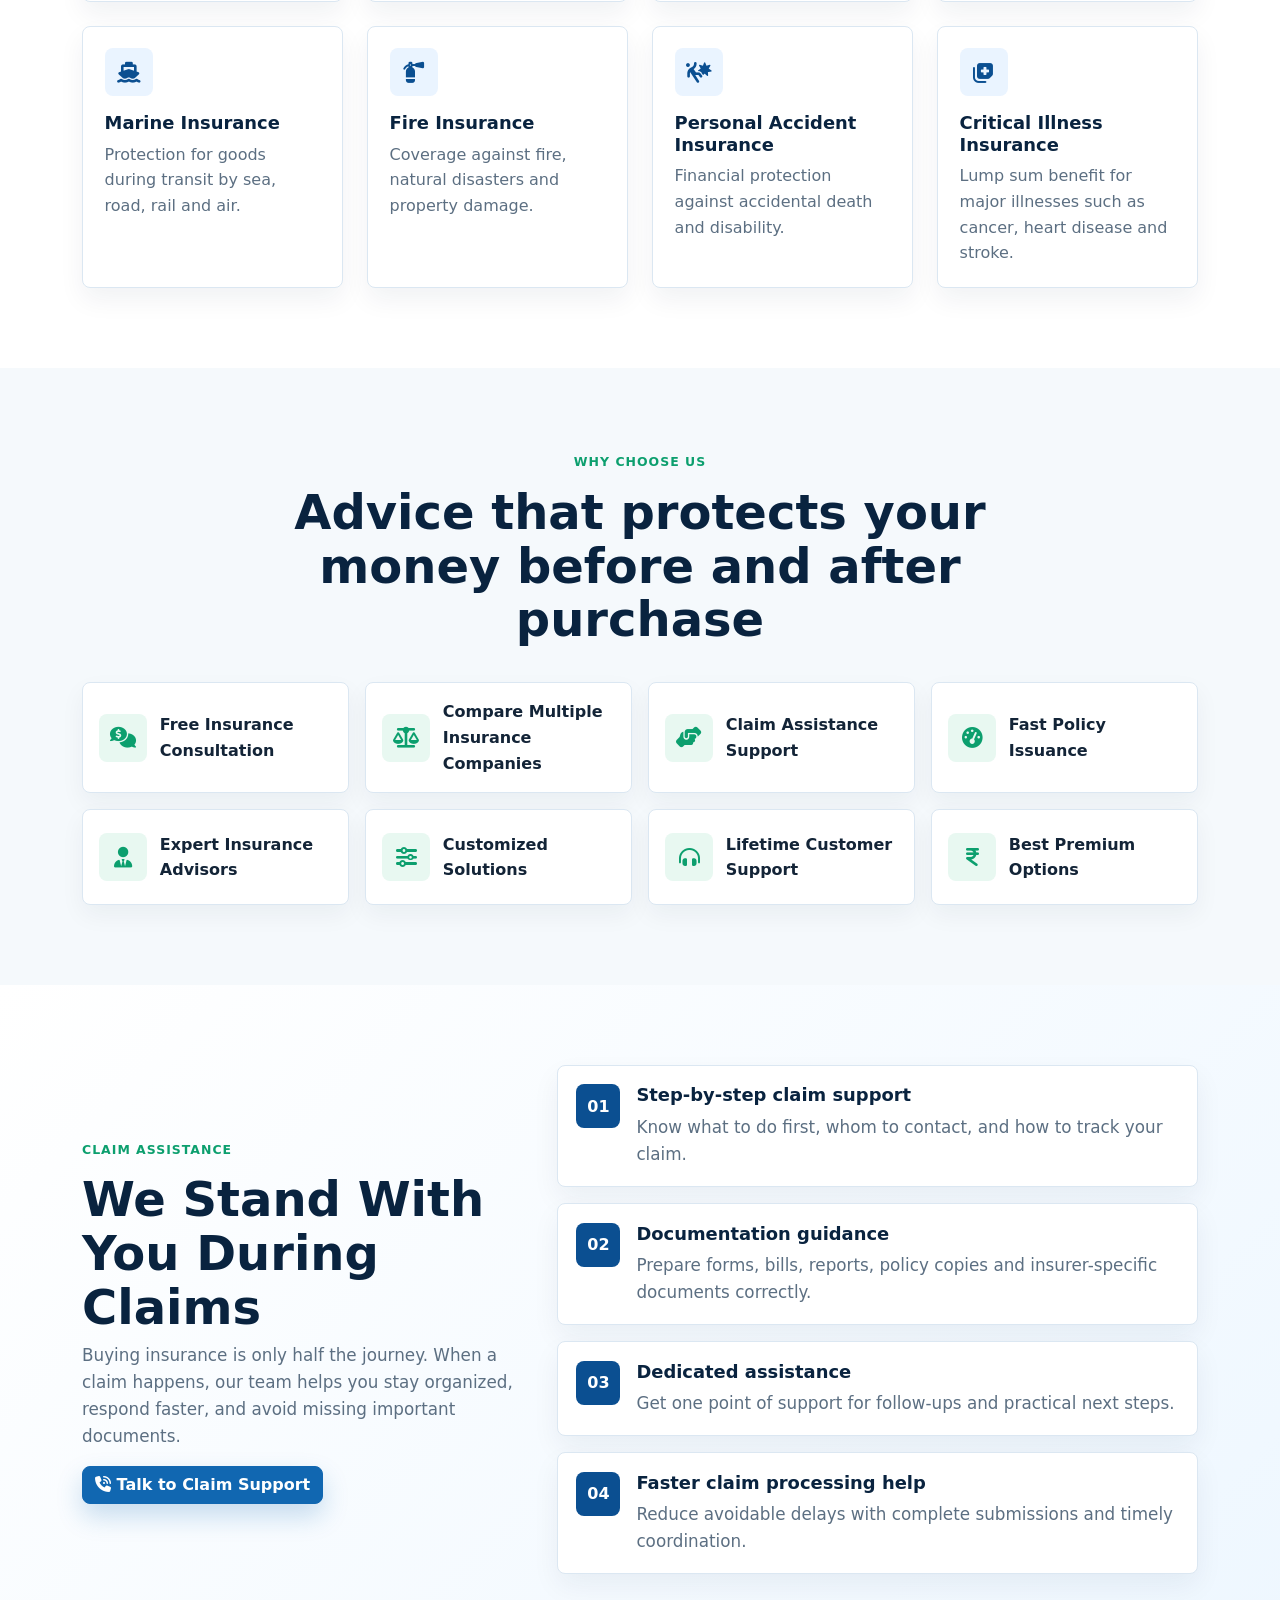
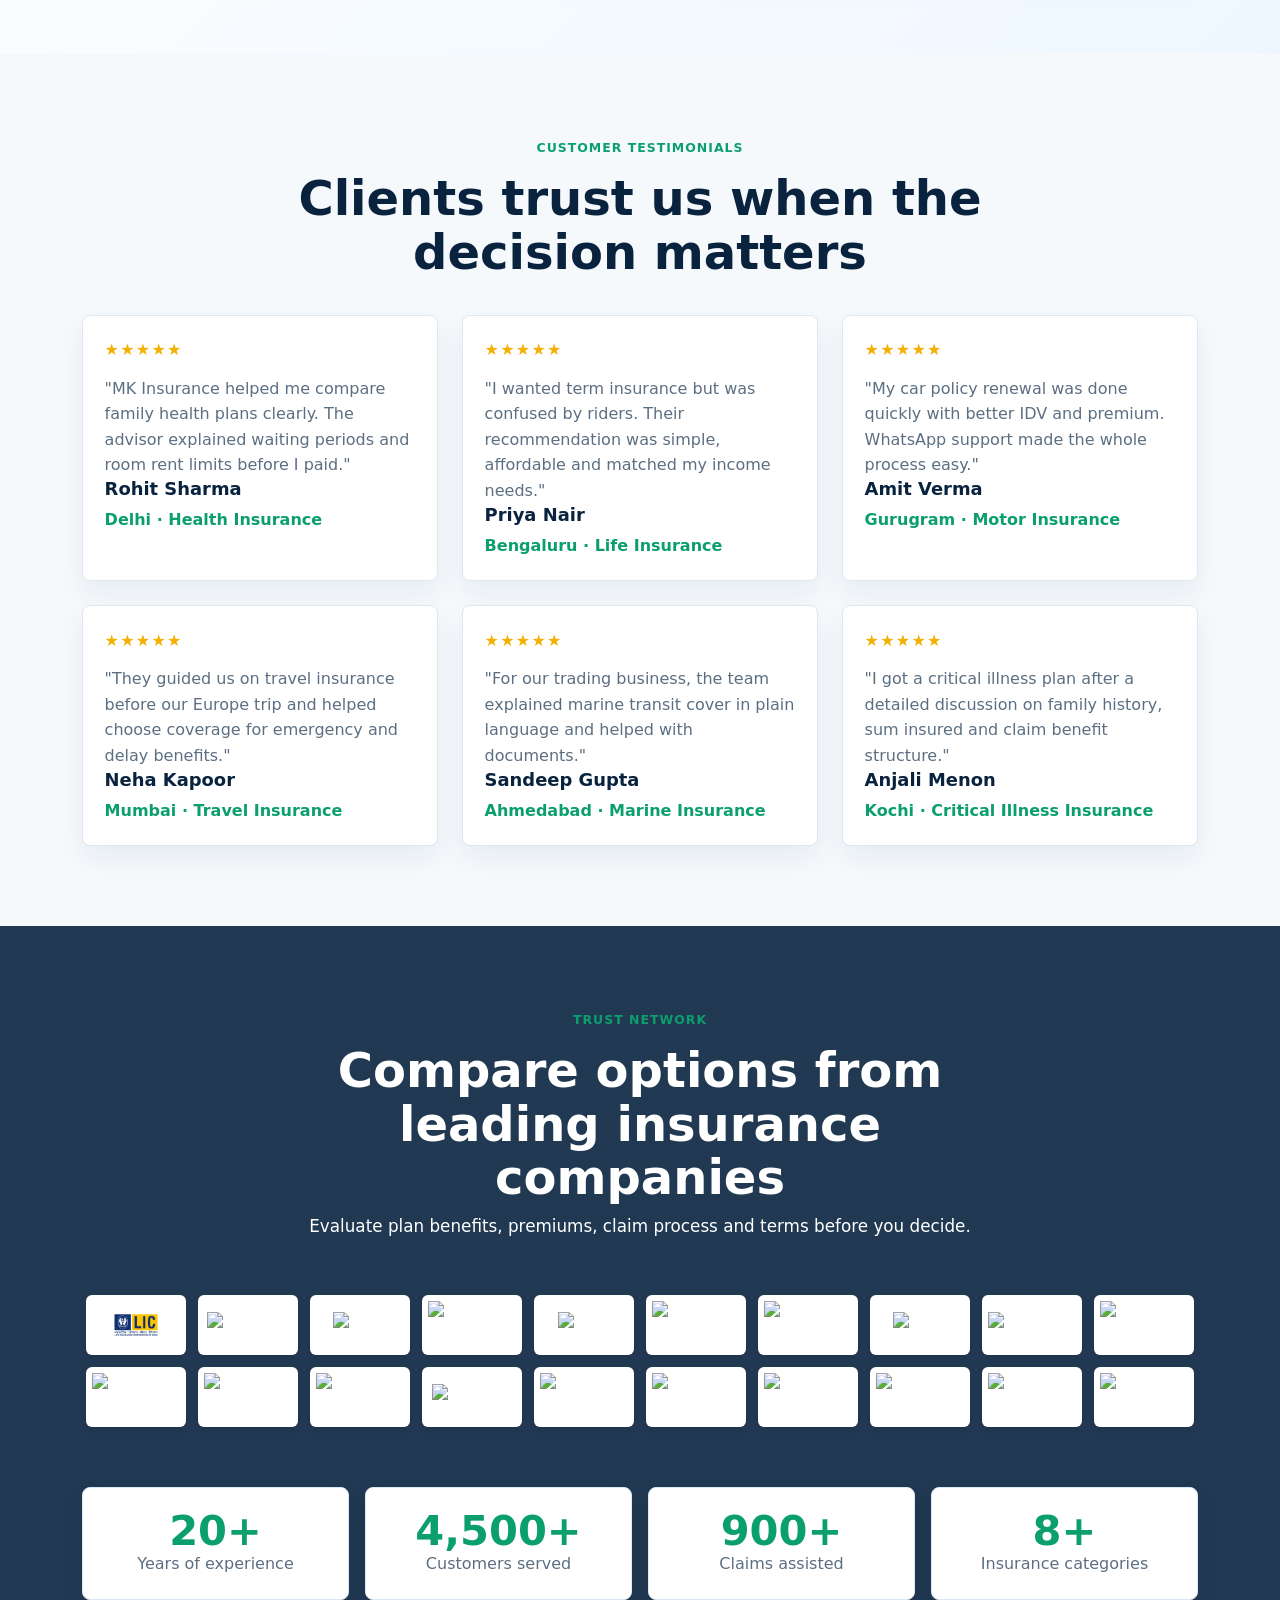
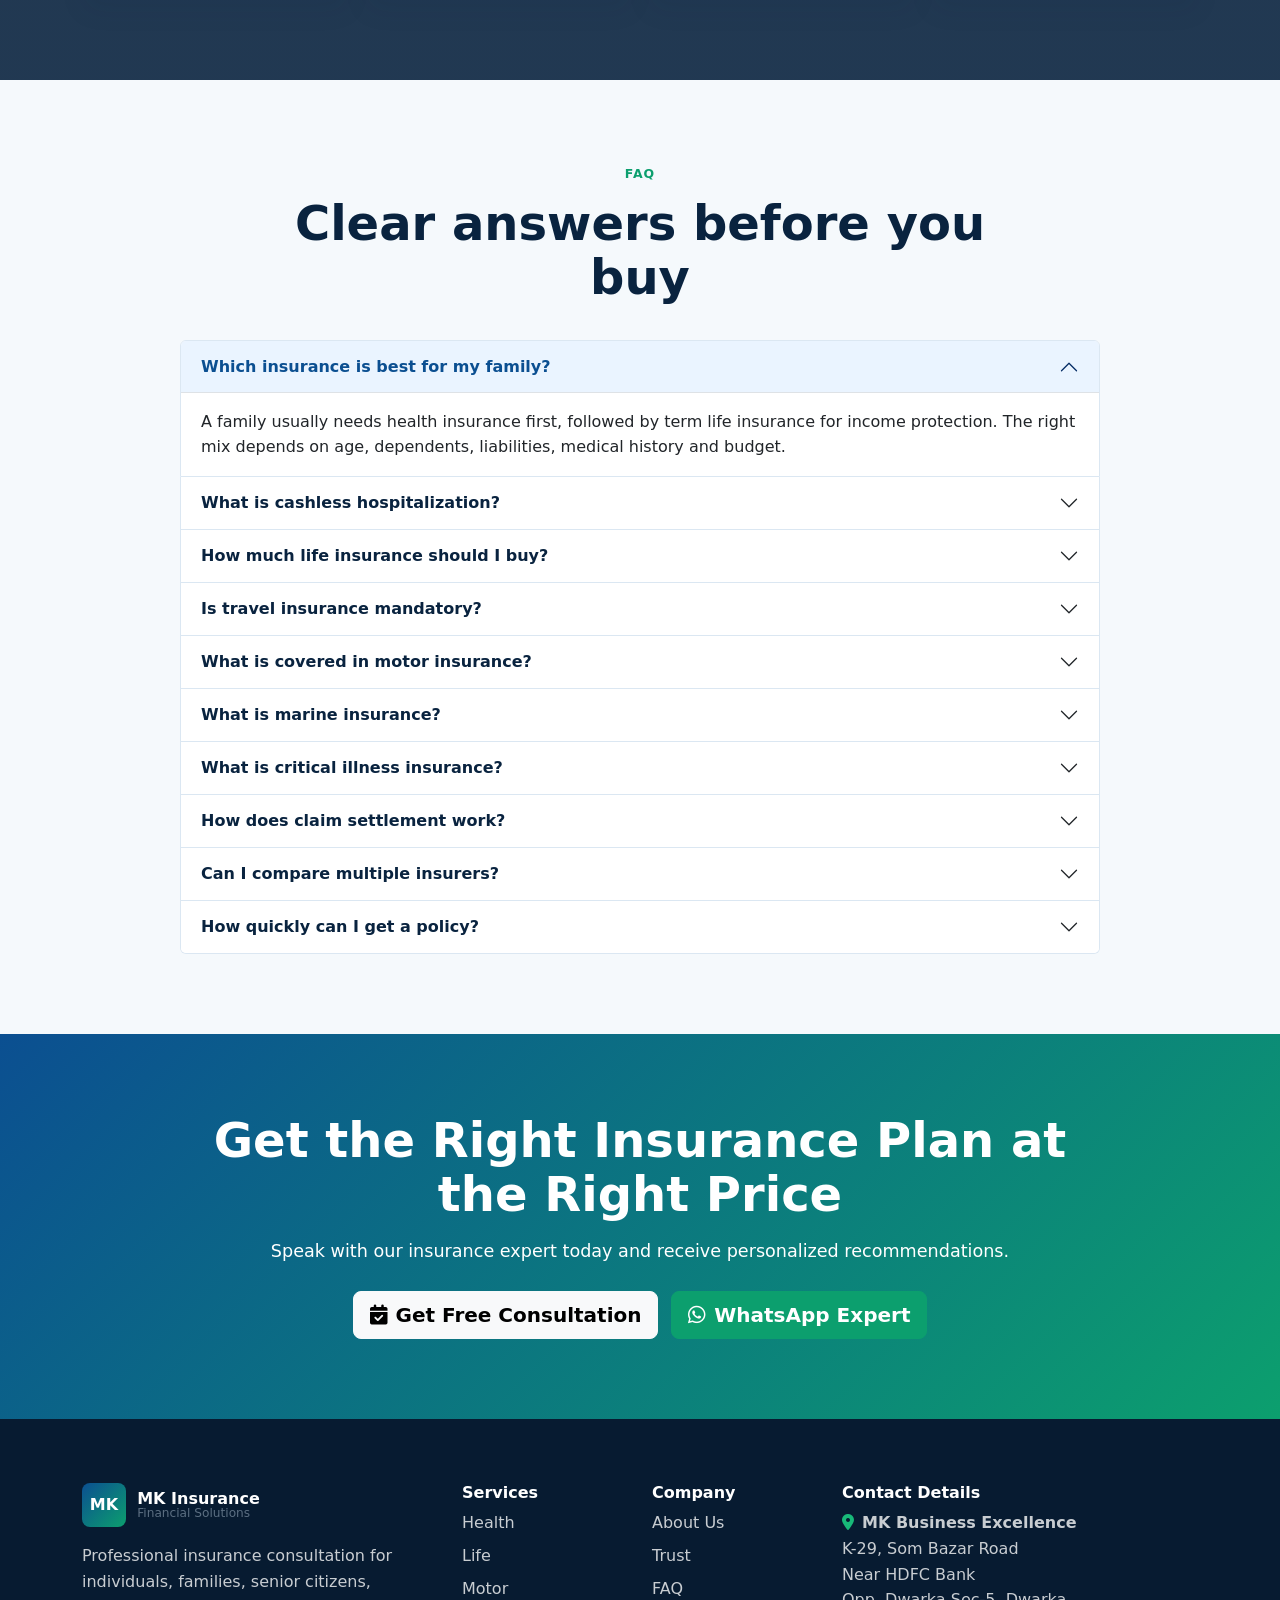
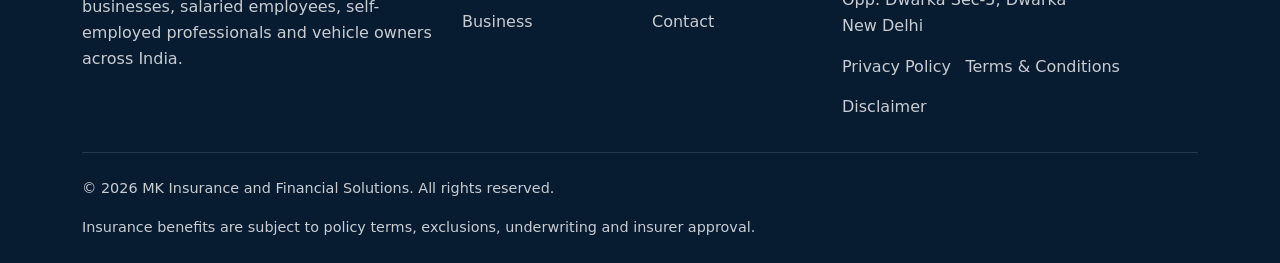
==== commit b0228bf6: "Update index.html" ====
--- a/index.html
+++ b/index.html
@@ -88,6 +88,8 @@
                <input type="hidden" name="access_key" value="908cadd3-c0ab-4d20-b18c-d701ab46437e"> 
                 <input type="hidden" name="subject" value="New Lead from MK Insurance Website">
 <input type="hidden" name="redirect" value="https://mkinsurance.co.in/thank-you.html">
+                <input type="hidden" name="from_name" value="MK Insurance Website">
+<input type="checkbox" name="botcheck" class="hidden" style="display:none;">
                 <div class="form-header"><span>Quick Enquiry</span><strong>Get a quote today</strong></div>
                 <div class="row g-3">
                   <div class="col-md-6"><label class="form-label" for="fullName">Full Name</label><input class="form-control" id="fullName" name="fullName" autocomplete="name" required><div class="invalid-feedback">Please enter your full name.</div></div>
@@ -143,7 +145,7 @@
     <div class="logo-grid reveal" style="display: flex; flex-wrap: wrap; justify-content: center; gap: 12px; padding: 20px 0; max-width: 100%;">
       
       <div style="width: 100px; height: 60px; background-color: #ffffff; border-radius: 6px; box-shadow: 0 2px 6px rgba(0,0,0,0.08); display: flex; justify-content: center; align-items: center; padding: 6px;">
-        <img src="assets/LIC India.png" alt="LIC India" style="max-width: 100%; max-height: 100%; object-fit: contain;">
+        <img src="assets/lic india.png" alt="LIC India" style="max-width: 100%; max-height: 100%; object-fit: contain;">
       </div>
       <div style="width: 100px; height: 60px; background-color: #ffffff; border-radius: 6px; box-shadow: 0 2px 6px rgba(0,0,0,0.08); display: flex; justify-content: center; align-items: center; padding: 6px;">
         <img src="assets/TATA-AIG.png" alt="Tata AIG" style="max-width: 100%; max-height: 100%; object-fit: contain;">
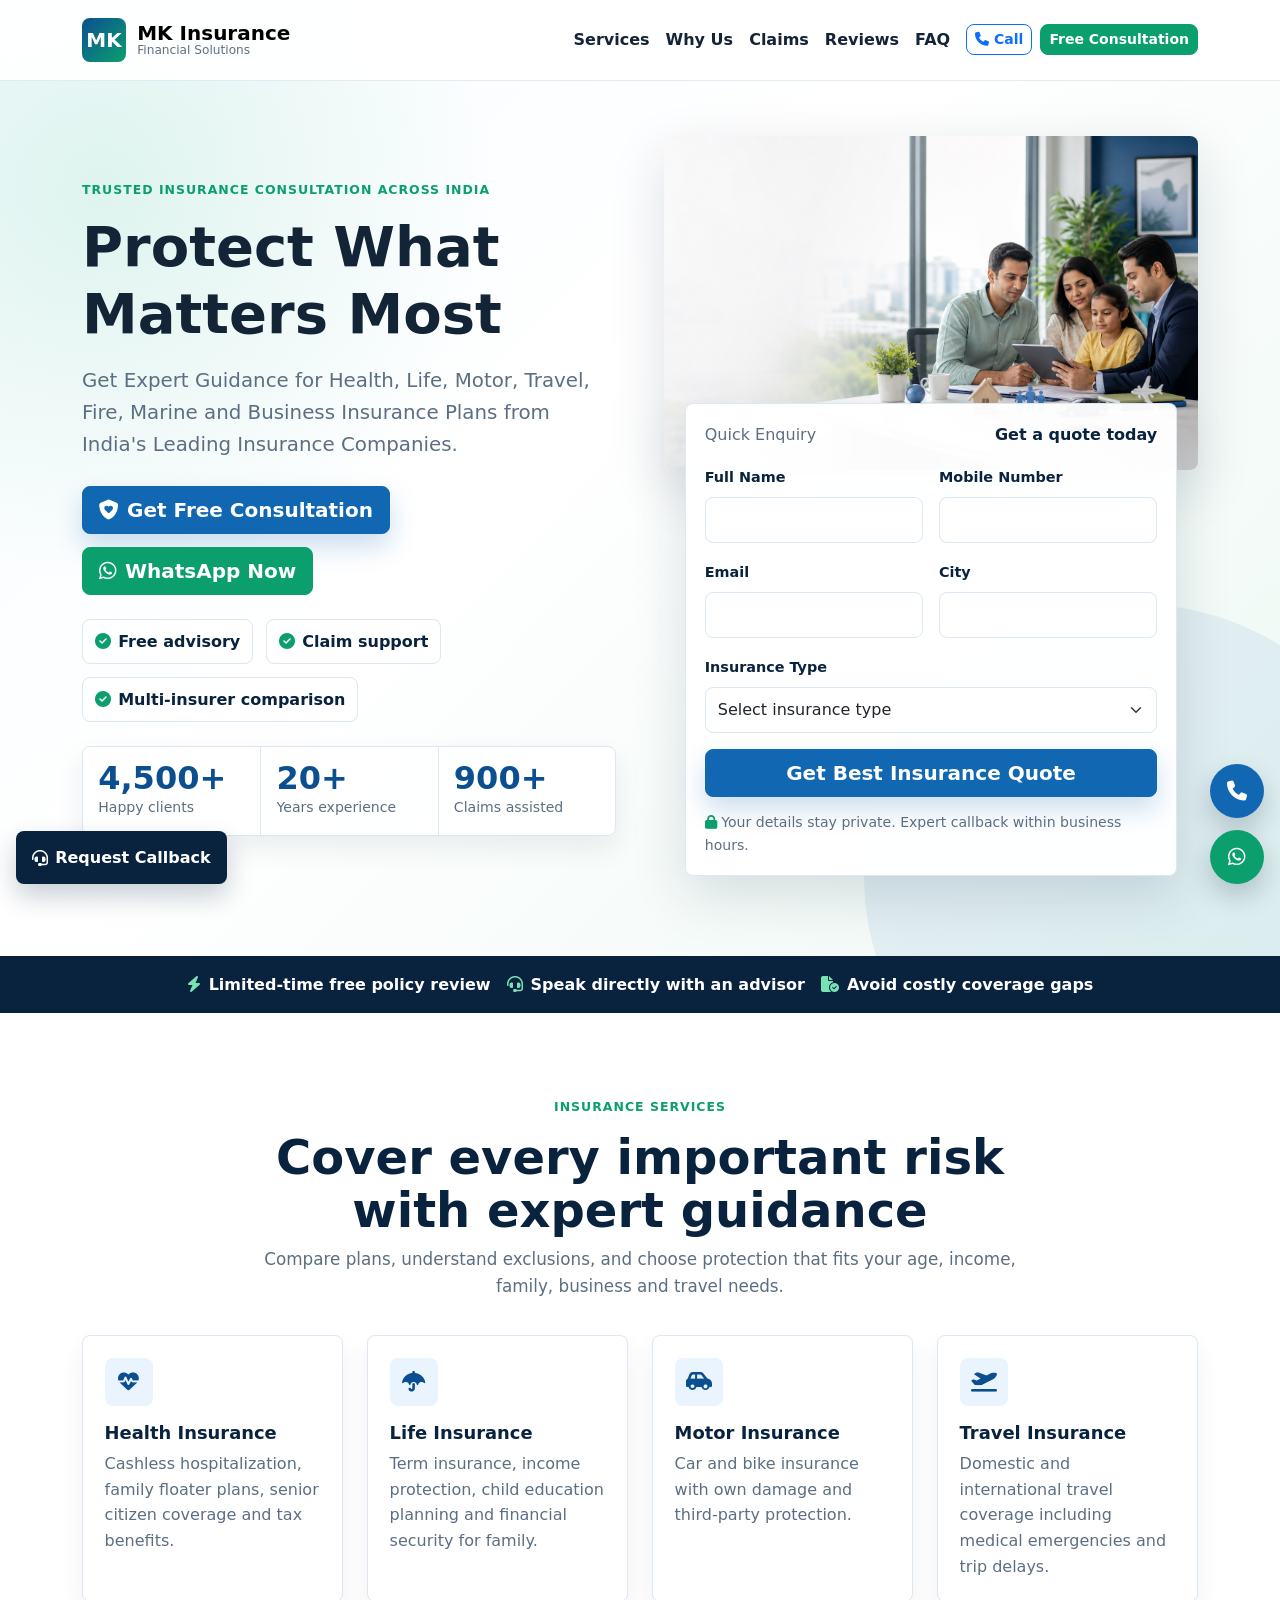
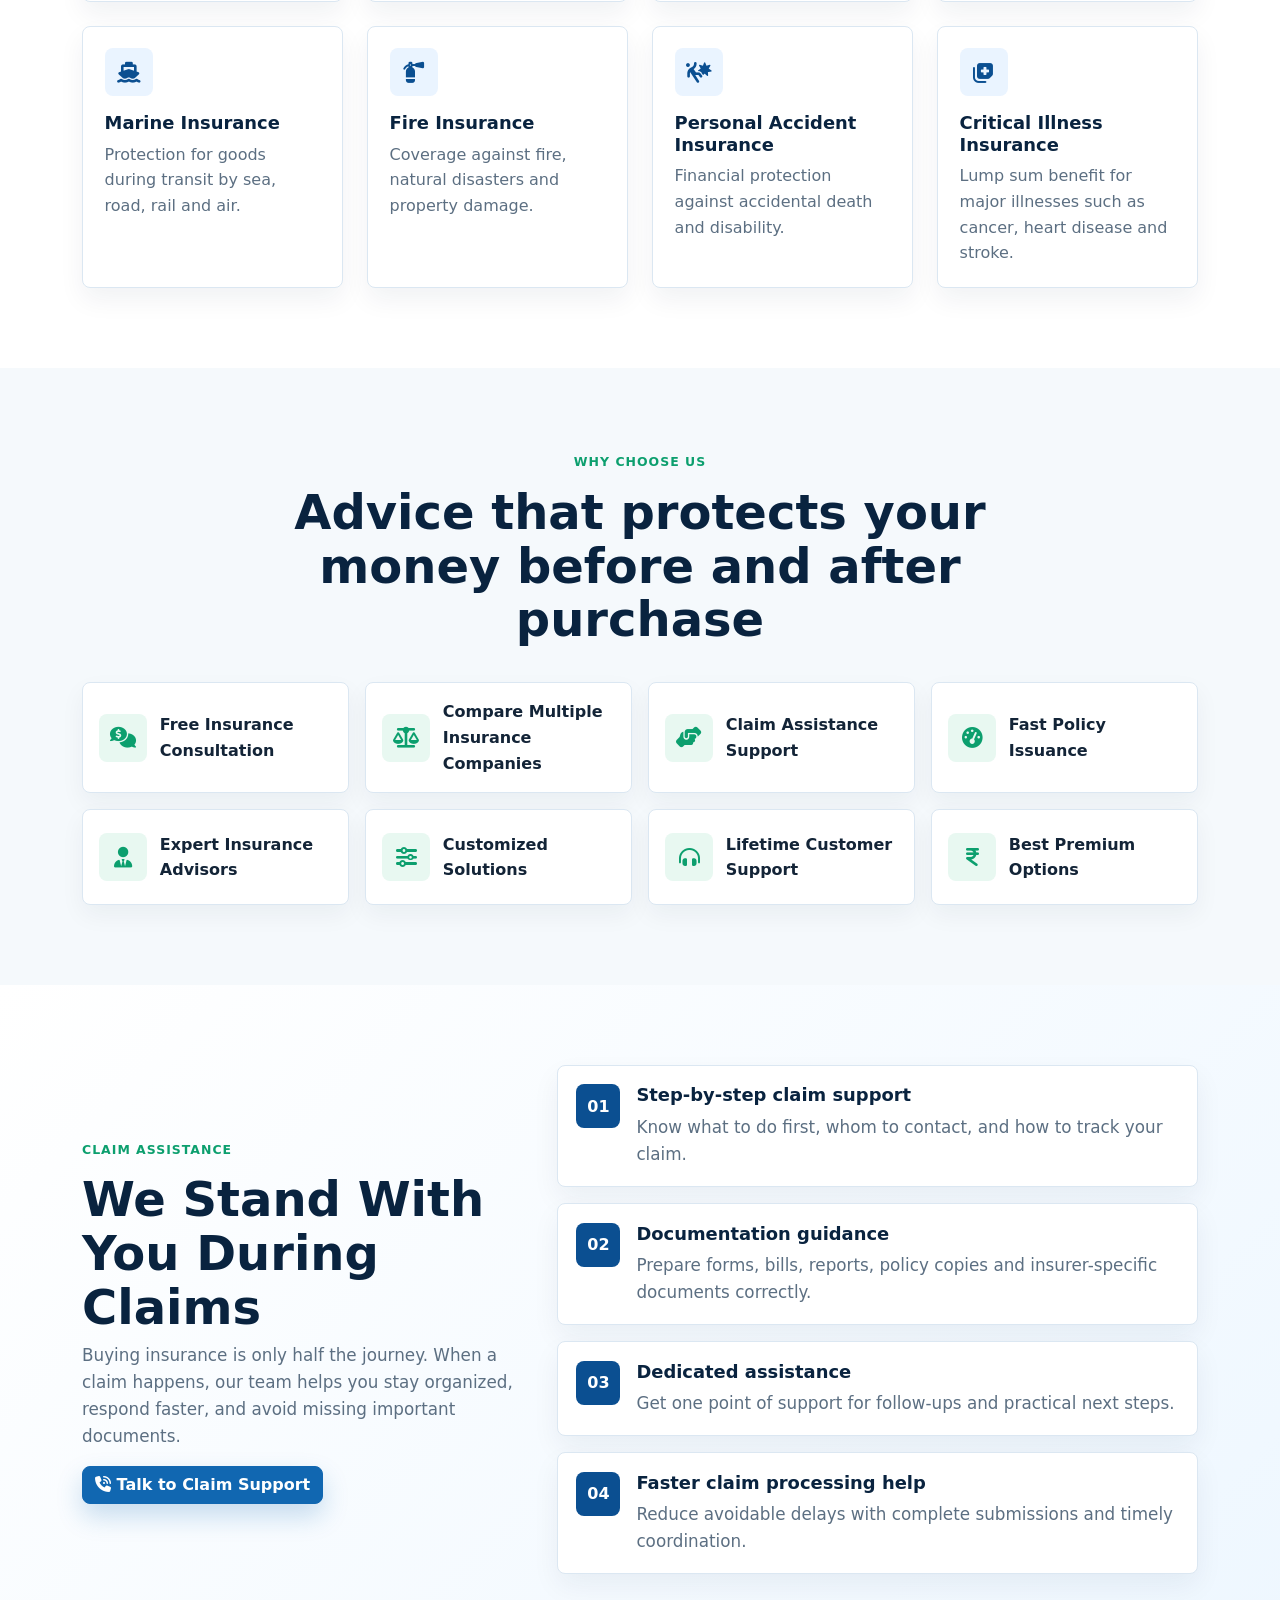
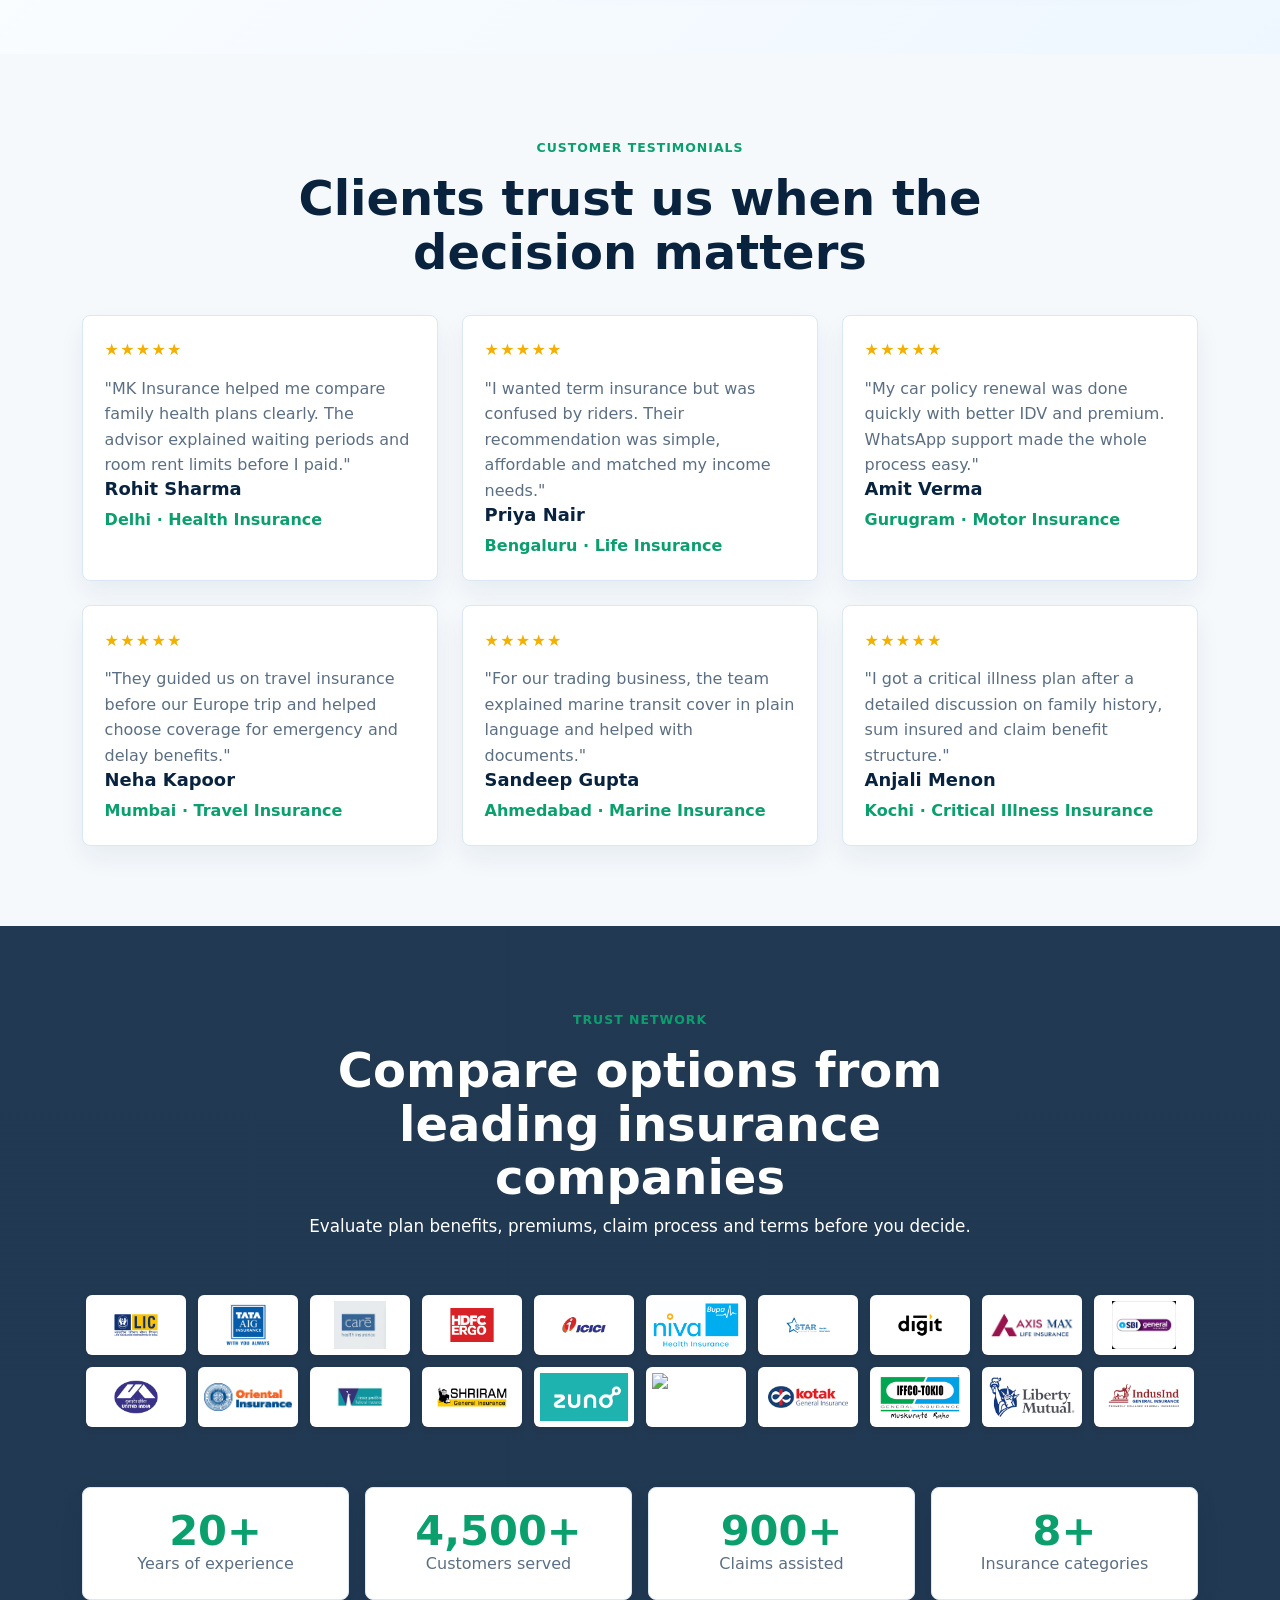
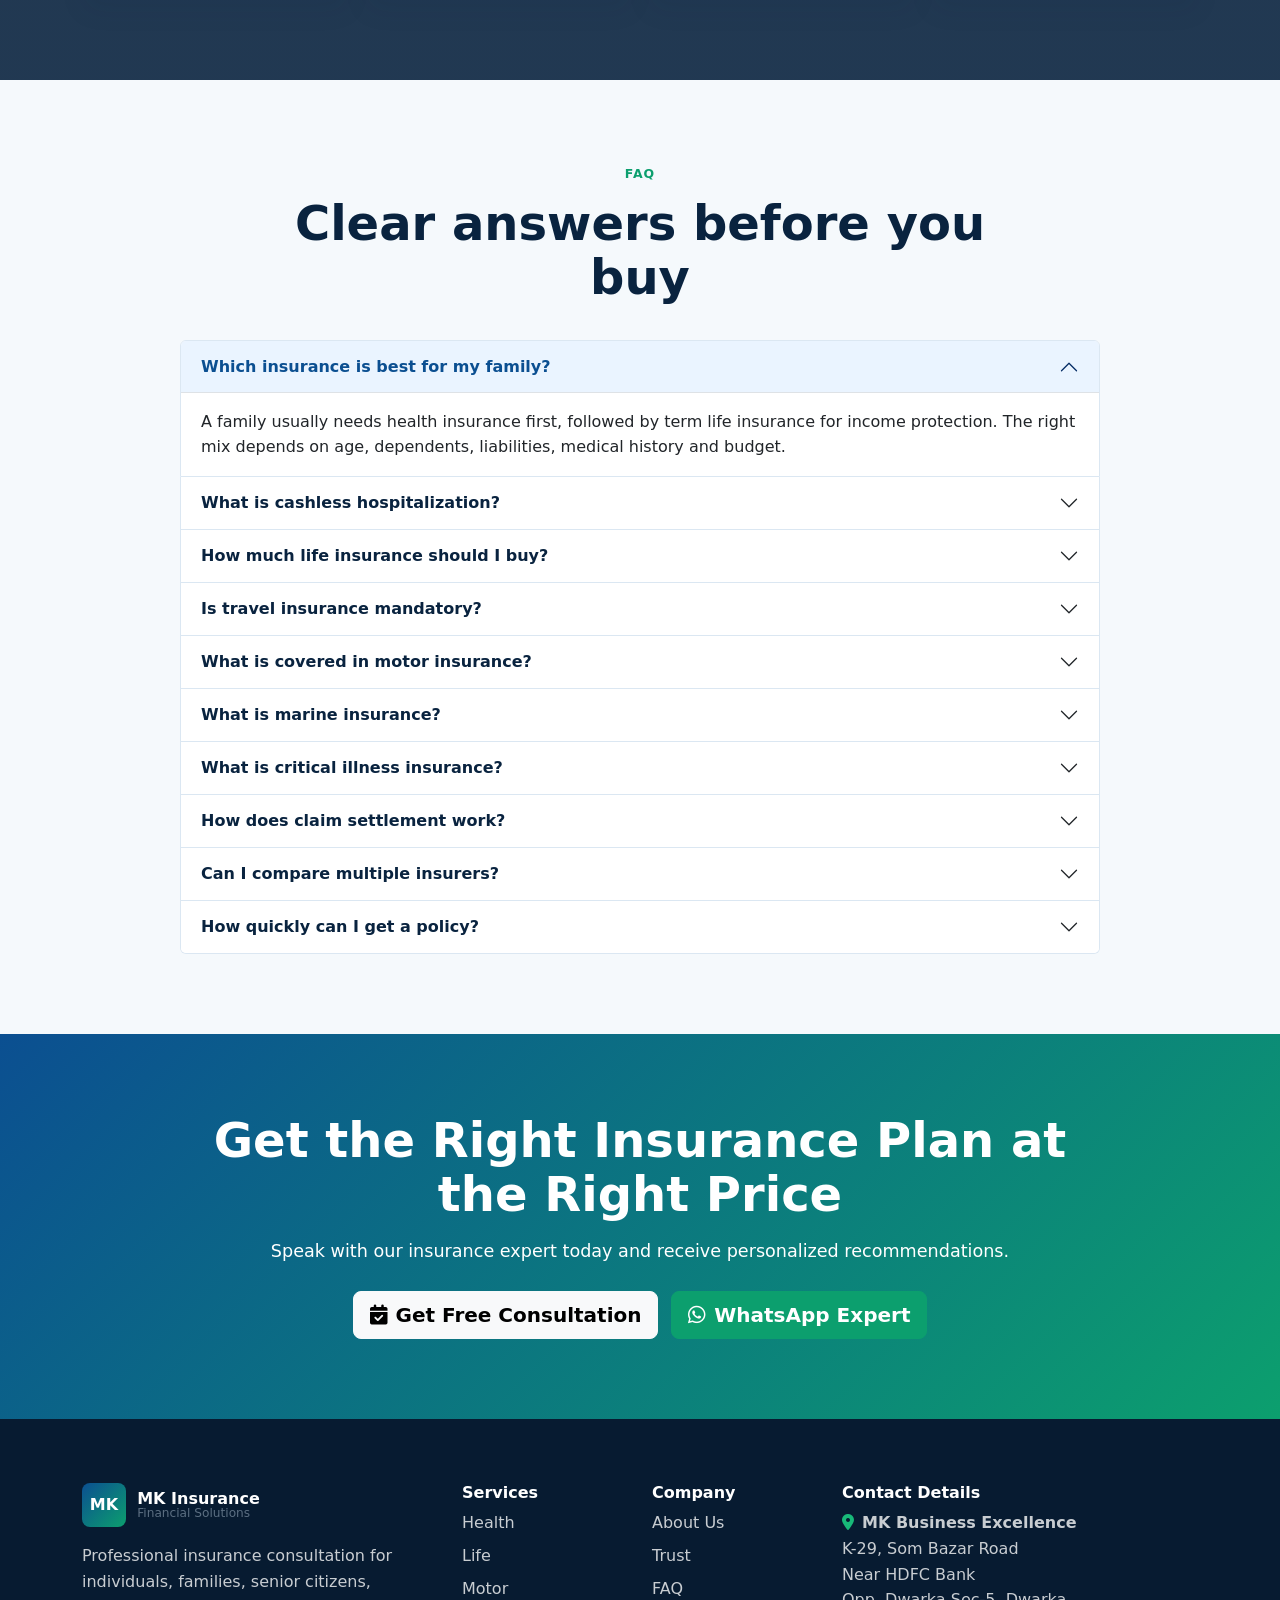
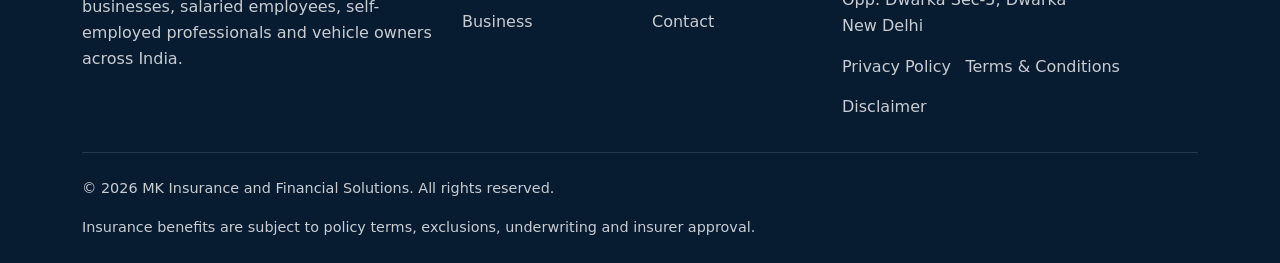
==== commit 1ac9a8b1: "Update index.html" ====
--- a/index.html
+++ b/index.html
@@ -148,62 +148,62 @@
         <img src="assets/lic india.png" alt="LIC India" style="max-width: 100%; max-height: 100%; object-fit: contain;">
       </div>
       <div style="width: 100px; height: 60px; background-color: #ffffff; border-radius: 6px; box-shadow: 0 2px 6px rgba(0,0,0,0.08); display: flex; justify-content: center; align-items: center; padding: 6px;">
-        <img src="assets/TATA-AIG.png" alt="Tata AIG" style="max-width: 100%; max-height: 100%; object-fit: contain;">
-      </div>
-      <div style="width: 100px; height: 60px; background-color: #ffffff; border-radius: 6px; box-shadow: 0 2px 6px rgba(0,0,0,0.08); display: flex; justify-content: center; align-items: center; padding: 6px;">
-        <img src="assets/Care.png" alt="Care" style="max-width: 100%; max-height: 100%; object-fit: contain;">
-      </div>
-      <div style="width: 100px; height: 60px; background-color: #ffffff; border-radius: 6px; box-shadow: 0 2px 6px rgba(0,0,0,0.08); display: flex; justify-content: center; align-items: center; padding: 6px;">
-        <img src="assets/HDFC ergo.png" alt="HDFC Ergo" style="max-width: 100%; max-height: 100%; object-fit: contain;">
-      </div>
-      <div style="width: 100px; height: 60px; background-color: #ffffff; border-radius: 6px; box-shadow: 0 2px 6px rgba(0,0,0,0.08); display: flex; justify-content: center; align-items: center; padding: 6px;">
-        <img src="assets/ICICI.png" alt="ICICI" style="max-width: 100%; max-height: 100%; object-fit: contain;">
-      </div>
-      <div style="width: 100px; height: 60px; background-color: #ffffff; border-radius: 6px; box-shadow: 0 2px 6px rgba(0,0,0,0.08); display: flex; justify-content: center; align-items: center; padding: 6px;">
-        <img src="assets/Niva Bupa.png" alt="Niva Bupa" style="max-width: 100%; max-height: 100%; object-fit: contain;">
-      </div>
-      <div style="width: 100px; height: 60px; background-color: #ffffff; border-radius: 6px; box-shadow: 0 2px 6px rgba(0,0,0,0.08); display: flex; justify-content: center; align-items: center; padding: 6px;">
-        <img src="assets/STAR HEALTH.png" alt="STAR HEALTH" style="max-width: 100%; max-height: 100%; object-fit: contain;">
-      </div>
-      <div style="width: 100px; height: 60px; background-color: #ffffff; border-radius: 6px; box-shadow: 0 2px 6px rgba(0,0,0,0.08); display: flex; justify-content: center; align-items: center; padding: 6px;">
-        <img src="assets/DIGIT.png" alt="Digit" style="max-width: 100%; max-height: 100%; object-fit: contain;">
-      </div>
-      <div style="width: 100px; height: 60px; background-color: #ffffff; border-radius: 6px; box-shadow: 0 2px 6px rgba(0,0,0,0.08); display: flex; justify-content: center; align-items: center; padding: 6px;">
-        <img src="assets/Axis Max Insurance.png" alt="Axis Max" style="max-width: 100%; max-height: 100%; object-fit: contain;">
-      </div>
-      <div style="width: 100px; height: 60px; background-color: #ffffff; border-radius: 6px; box-shadow: 0 2px 6px rgba(0,0,0,0.08); display: flex; justify-content: center; align-items: center; padding: 6px;">
-        <img src="assets/SBI General Insurance.png" alt="SBI General" style="max-width: 100%; max-height: 100%; object-fit: contain;">
-      </div>
-
-      <div style="width: 100px; height: 60px; background-color: #ffffff; border-radius: 6px; box-shadow: 0 2px 6px rgba(0,0,0,0.08); display: flex; justify-content: center; align-items: center; padding: 6px;">
-        <img src="assets/United India.png" alt="United India" style="max-width: 100%; max-height: 100%; object-fit: contain;">
-      </div>
-      <div style="width: 100px; height: 60px; background-color: #ffffff; border-radius: 6px; box-shadow: 0 2px 6px rgba(0,0,0,0.08); display: flex; justify-content: center; align-items: center; padding: 6px;">
-        <img src="assets/Oriental Insurance.png" alt="Oriental Insurance" style="max-width: 100%; max-height: 100%; object-fit: contain;">
-      </div>
-      <div style="width: 100px; height: 60px; background-color: #ffffff; border-radius: 6px; box-shadow: 0 2px 6px rgba(0,0,0,0.08); display: flex; justify-content: center; align-items: center; padding: 6px;">
-        <img src="assets/National Insurance.png" alt="National Insurance" style="max-width: 100%; max-height: 100%; object-fit: contain;">
-      </div>
-      <div style="width: 100px; height: 60px; background-color: #ffffff; border-radius: 6px; box-shadow: 0 2px 6px rgba(0,0,0,0.08); display: flex; justify-content: center; align-items: center; padding: 6px;">
-        <img src="assets/Shriram General Insurance.png" alt="Shriram" style="max-width: 100%; max-height: 100%; object-fit: contain;">
-      </div>
-      <div style="width: 100px; height: 60px; background-color: #ffffff; border-radius: 6px; box-shadow: 0 2px 6px rgba(0,0,0,0.08); display: flex; justify-content: center; align-items: center; padding: 6px;">
-        <img src="assets/Zuno General.png" alt="Zuno General" style="max-width: 100%; max-height: 100%; object-fit: contain;">
-      </div>
-      <div style="width: 100px; height: 60px; background-color: #ffffff; border-radius: 6px; box-shadow: 0 2px 6px rgba(0,0,0,0.08); display: flex; justify-content: center; align-items: center; padding: 6px;">
-        <img src="assets/Manipal Cigna Health Insurance.png" alt="Manipal Cigna Health Insurance" style="max-width: 100%; max-height: 100%; object-fit: contain;">
-      </div>
-      <div style="width: 100px; height: 60px; background-color: #ffffff; border-radius: 6px; box-shadow: 0 2px 6px rgba(0,0,0,0.08); display: flex; justify-content: center; align-items: center; padding: 6px;">
-        <img src="assets/Kotak General Insurance.png" alt="Kotak General Insurance" style="max-width: 100%; max-height: 100%; object-fit: contain;">
-      </div>
-      <div style="width: 100px; height: 60px; background-color: #ffffff; border-radius: 6px; box-shadow: 0 2px 6px rgba(0,0,0,0.08); display: flex; justify-content: center; align-items: center; padding: 6px;">
-        <img src="assets/Iffco Tokio.png" alt="Iffco Tokio" style="max-width: 100%; max-height: 100%; object-fit: contain;">
-      </div>
-      <div style="width: 100px; height: 60px; background-color: #ffffff; border-radius: 6px; box-shadow: 0 2px 6px rgba(0,0,0,0.08); display: flex; justify-content: center; align-items: center; padding: 6px;">
-        <img src="assets/Liberty Mutual.png" alt="Liberty Mutual" style="max-width: 100%; max-height: 100%; object-fit: contain;">
-      </div>
-      <div style="width: 100px; height: 60px; background-color: #ffffff; border-radius: 6px; box-shadow: 0 2px 6px rgba(0,0,0,0.08); display: flex; justify-content: center; align-items: center; padding: 6px;">
-        <img src="assets/Indusind General.png" alt="Indusind General" style="max-width: 100%; max-height: 100%; object-fit: contain;">
+        <img src="assets/tata-aig.png" alt="Tata AIG" style="max-width: 100%; max-height: 100%; object-fit: contain;">
+      </div>
+      <div style="width: 100px; height: 60px; background-color: #ffffff; border-radius: 6px; box-shadow: 0 2px 6px rgba(0,0,0,0.08); display: flex; justify-content: center; align-items: center; padding: 6px;">
+        <img src="assets/care.png" alt="Care" style="max-width: 100%; max-height: 100%; object-fit: contain;">
+      </div>
+      <div style="width: 100px; height: 60px; background-color: #ffffff; border-radius: 6px; box-shadow: 0 2px 6px rgba(0,0,0,0.08); display: flex; justify-content: center; align-items: center; padding: 6px;">
+        <img src="assets/hdfc ergo.png" alt="HDFC Ergo" style="max-width: 100%; max-height: 100%; object-fit: contain;">
+      </div>
+      <div style="width: 100px; height: 60px; background-color: #ffffff; border-radius: 6px; box-shadow: 0 2px 6px rgba(0,0,0,0.08); display: flex; justify-content: center; align-items: center; padding: 6px;">
+        <img src="assets/icici.png" alt="ICICI" style="max-width: 100%; max-height: 100%; object-fit: contain;">
+      </div>
+      <div style="width: 100px; height: 60px; background-color: #ffffff; border-radius: 6px; box-shadow: 0 2px 6px rgba(0,0,0,0.08); display: flex; justify-content: center; align-items: center; padding: 6px;">
+        <img src="assets/niva bupa.png" alt="Niva Bupa" style="max-width: 100%; max-height: 100%; object-fit: contain;">
+      </div>
+      <div style="width: 100px; height: 60px; background-color: #ffffff; border-radius: 6px; box-shadow: 0 2px 6px rgba(0,0,0,0.08); display: flex; justify-content: center; align-items: center; padding: 6px;">
+        <img src="assets/star health.png" alt="STAR HEALTH" style="max-width: 100%; max-height: 100%; object-fit: contain;">
+      </div>
+      <div style="width: 100px; height: 60px; background-color: #ffffff; border-radius: 6px; box-shadow: 0 2px 6px rgba(0,0,0,0.08); display: flex; justify-content: center; align-items: center; padding: 6px;">
+        <img src="assets/digit.png" alt="Digit" style="max-width: 100%; max-height: 100%; object-fit: contain;">
+      </div>
+      <div style="width: 100px; height: 60px; background-color: #ffffff; border-radius: 6px; box-shadow: 0 2px 6px rgba(0,0,0,0.08); display: flex; justify-content: center; align-items: center; padding: 6px;">
+        <img src="assets/axis max insurance.png" alt="Axis Max" style="max-width: 100%; max-height: 100%; object-fit: contain;">
+      </div>
+      <div style="width: 100px; height: 60px; background-color: #ffffff; border-radius: 6px; box-shadow: 0 2px 6px rgba(0,0,0,0.08); display: flex; justify-content: center; align-items: center; padding: 6px;">
+        <img src="assets/sbi general insurance.png" alt="SBI General" style="max-width: 100%; max-height: 100%; object-fit: contain;">
+      </div>
+
+      <div style="width: 100px; height: 60px; background-color: #ffffff; border-radius: 6px; box-shadow: 0 2px 6px rgba(0,0,0,0.08); display: flex; justify-content: center; align-items: center; padding: 6px;">
+        <img src="assets/united india.png" alt="United India" style="max-width: 100%; max-height: 100%; object-fit: contain;">
+      </div>
+      <div style="width: 100px; height: 60px; background-color: #ffffff; border-radius: 6px; box-shadow: 0 2px 6px rgba(0,0,0,0.08); display: flex; justify-content: center; align-items: center; padding: 6px;">
+        <img src="assets/oriental insurance.png" alt="Oriental Insurance" style="max-width: 100%; max-height: 100%; object-fit: contain;">
+      </div>
+      <div style="width: 100px; height: 60px; background-color: #ffffff; border-radius: 6px; box-shadow: 0 2px 6px rgba(0,0,0,0.08); display: flex; justify-content: center; align-items: center; padding: 6px;">
+        <img src="assets/national insurance.png" alt="National Insurance" style="max-width: 100%; max-height: 100%; object-fit: contain;">
+      </div>
+      <div style="width: 100px; height: 60px; background-color: #ffffff; border-radius: 6px; box-shadow: 0 2px 6px rgba(0,0,0,0.08); display: flex; justify-content: center; align-items: center; padding: 6px;">
+        <img src="assets/shriram general insurance.png" alt="Shriram" style="max-width: 100%; max-height: 100%; object-fit: contain;">
+      </div>
+      <div style="width: 100px; height: 60px; background-color: #ffffff; border-radius: 6px; box-shadow: 0 2px 6px rgba(0,0,0,0.08); display: flex; justify-content: center; align-items: center; padding: 6px;">
+        <img src="assets/zuno general.png" alt="Zuno General" style="max-width: 100%; max-height: 100%; object-fit: contain;">
+      </div>
+      <div style="width: 100px; height: 60px; background-color: #ffffff; border-radius: 6px; box-shadow: 0 2px 6px rgba(0,0,0,0.08); display: flex; justify-content: center; align-items: center; padding: 6px;">
+        <img src="assets/manipal cigna Health Insurance.png" alt="Manipal Cigna Health Insurance" style="max-width: 100%; max-height: 100%; object-fit: contain;">
+      </div>
+      <div style="width: 100px; height: 60px; background-color: #ffffff; border-radius: 6px; box-shadow: 0 2px 6px rgba(0,0,0,0.08); display: flex; justify-content: center; align-items: center; padding: 6px;">
+        <img src="assets/kotak general insurance.png" alt="Kotak General Insurance" style="max-width: 100%; max-height: 100%; object-fit: contain;">
+      </div>
+      <div style="width: 100px; height: 60px; background-color: #ffffff; border-radius: 6px; box-shadow: 0 2px 6px rgba(0,0,0,0.08); display: flex; justify-content: center; align-items: center; padding: 6px;">
+        <img src="assets/iffco tokio.png" alt="Iffco Tokio" style="max-width: 100%; max-height: 100%; object-fit: contain;">
+      </div>
+      <div style="width: 100px; height: 60px; background-color: #ffffff; border-radius: 6px; box-shadow: 0 2px 6px rgba(0,0,0,0.08); display: flex; justify-content: center; align-items: center; padding: 6px;">
+        <img src="assets/liberty mutual.png" alt="Liberty Mutual" style="max-width: 100%; max-height: 100%; object-fit: contain;">
+      </div>
+      <div style="width: 100px; height: 60px; background-color: #ffffff; border-radius: 6px; box-shadow: 0 2px 6px rgba(0,0,0,0.08); display: flex; justify-content: center; align-items: center; padding: 6px;">
+        <img src="assets/indusind general.png" alt="Indusind General" style="max-width: 100%; max-height: 100%; object-fit: contain;">
       </div>
     </div>
     
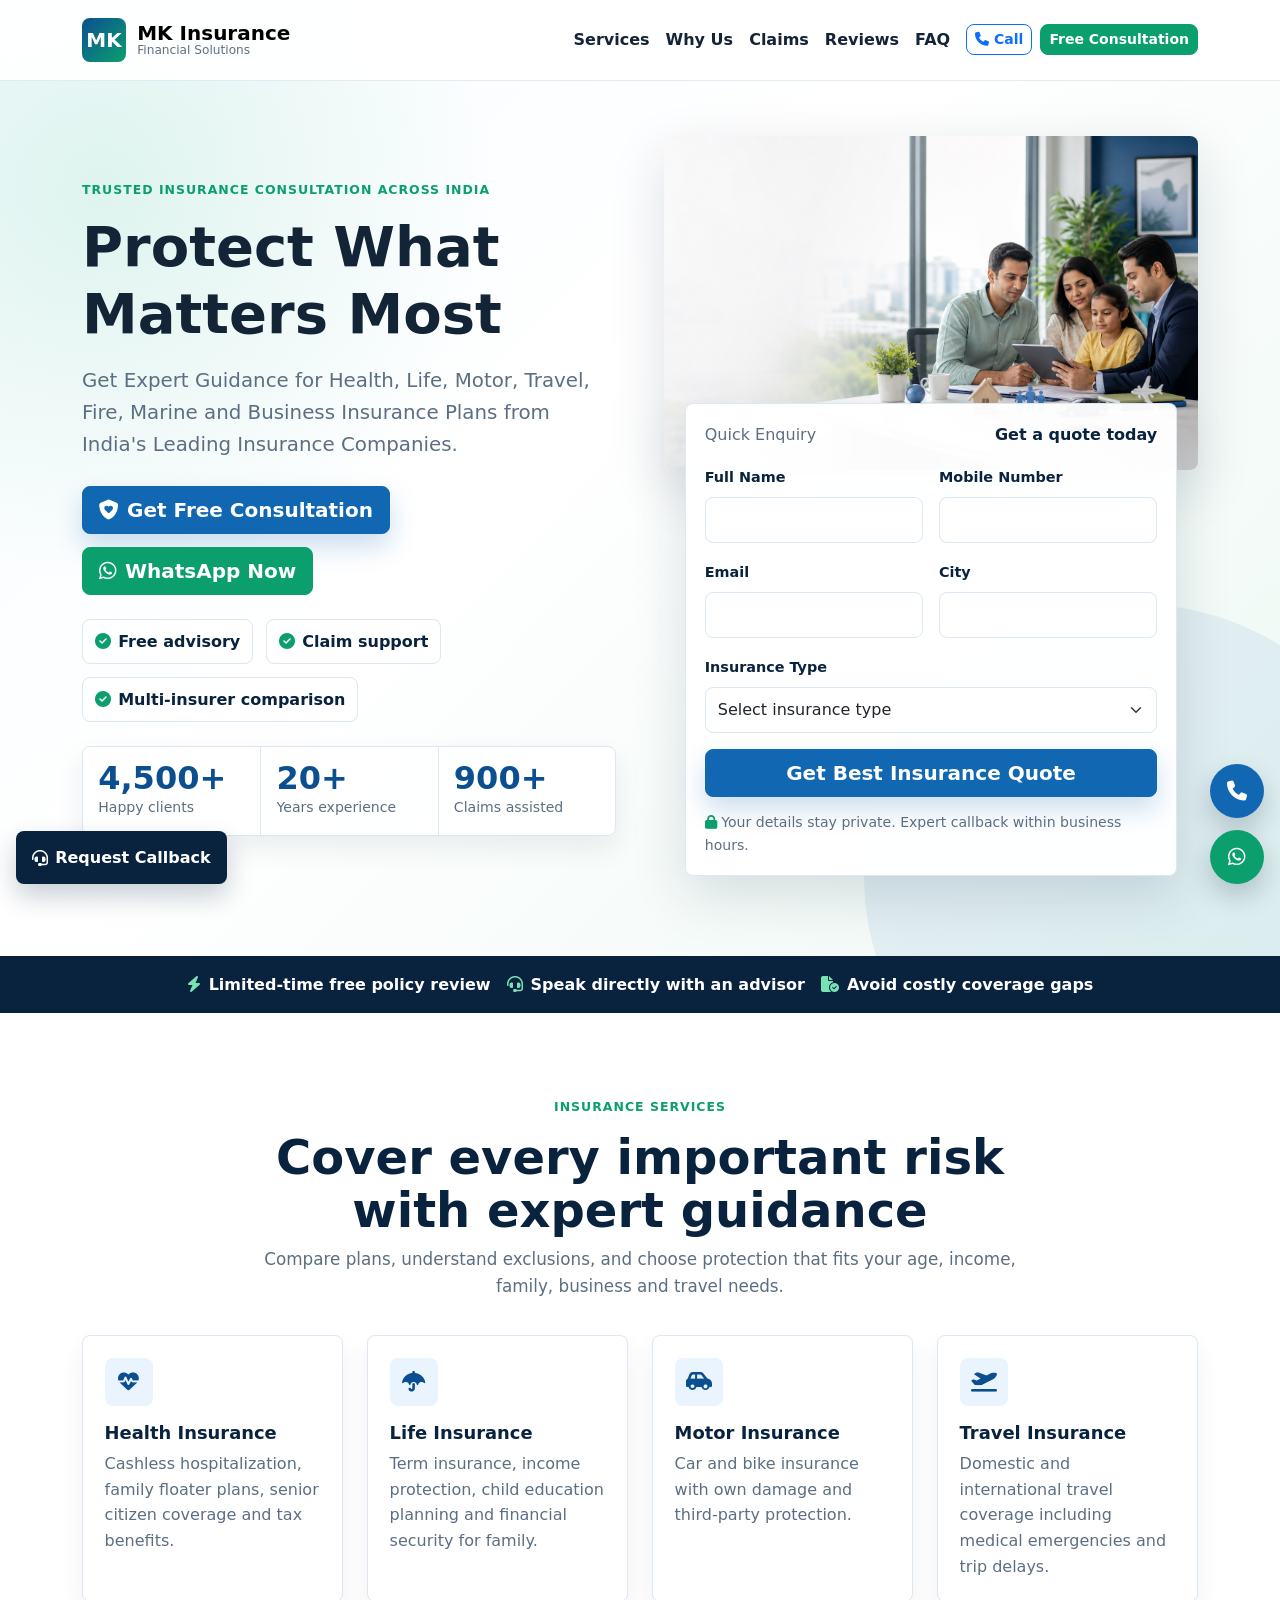
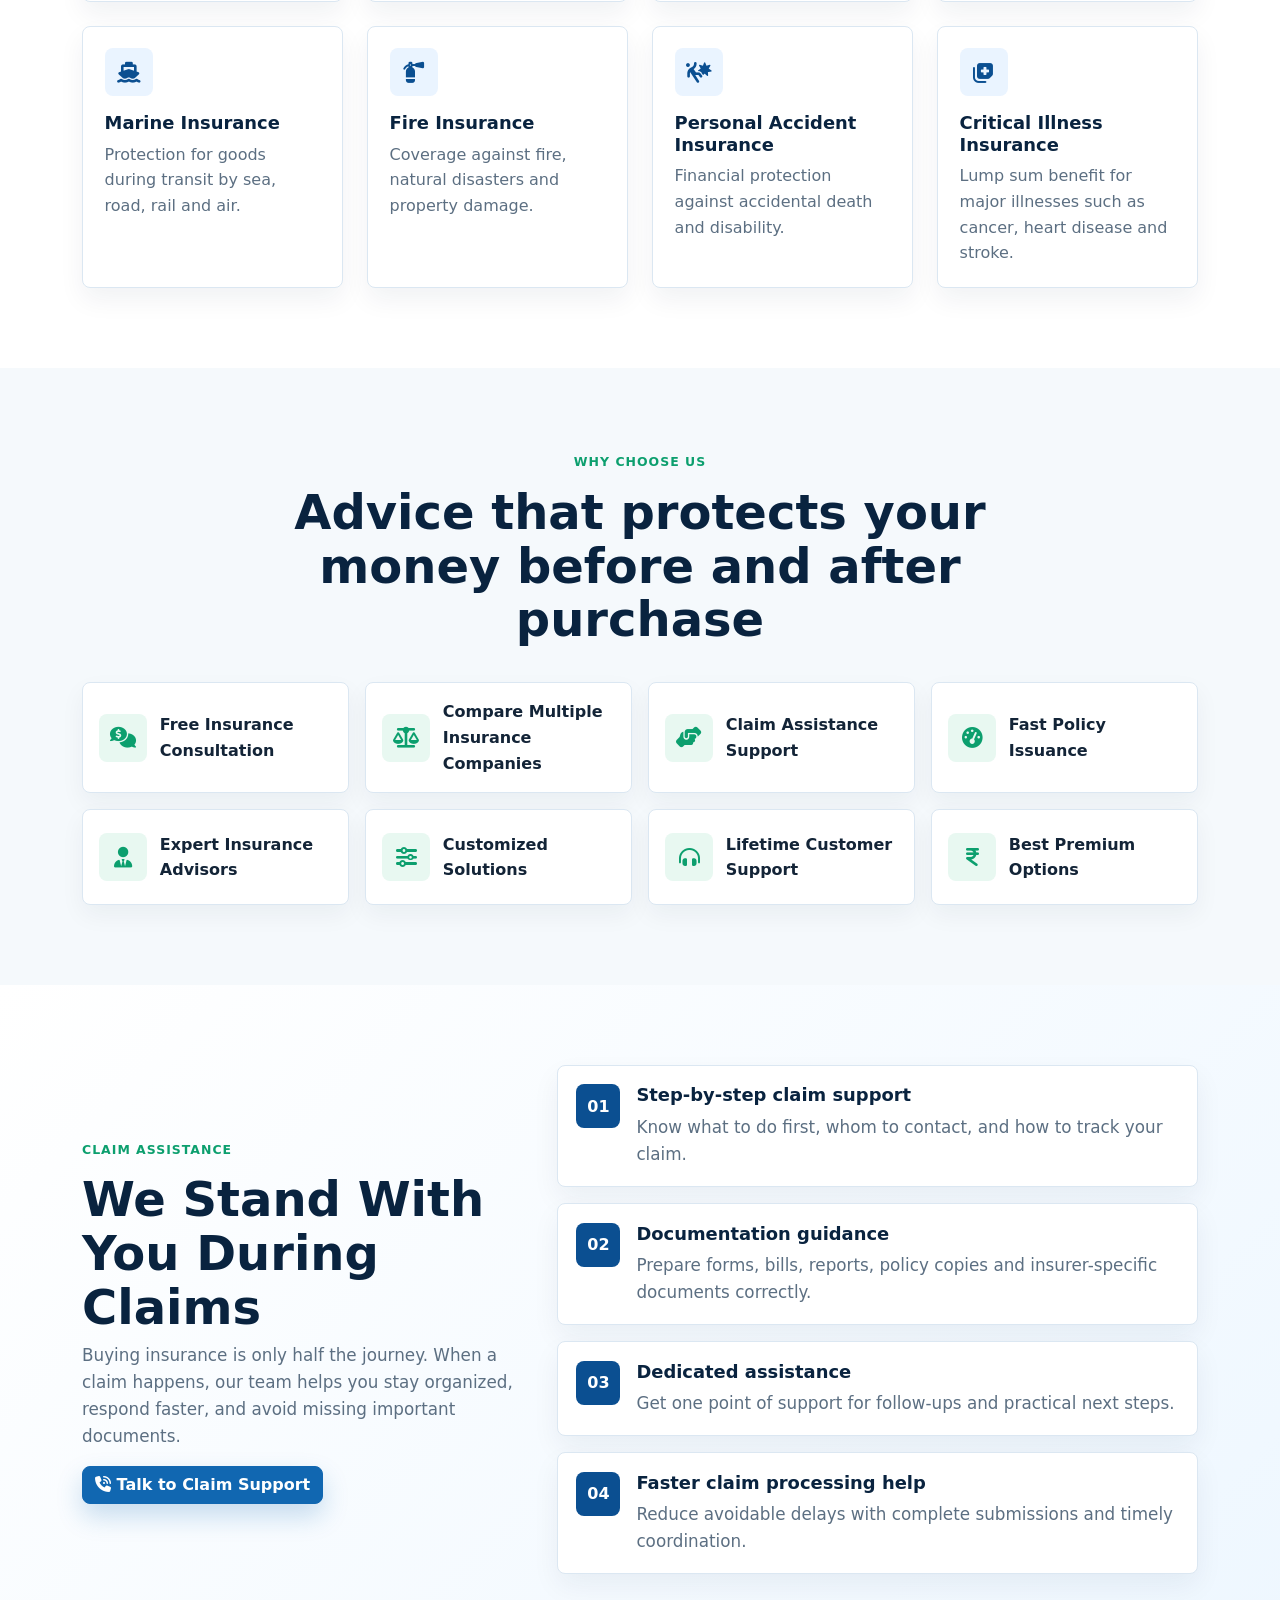
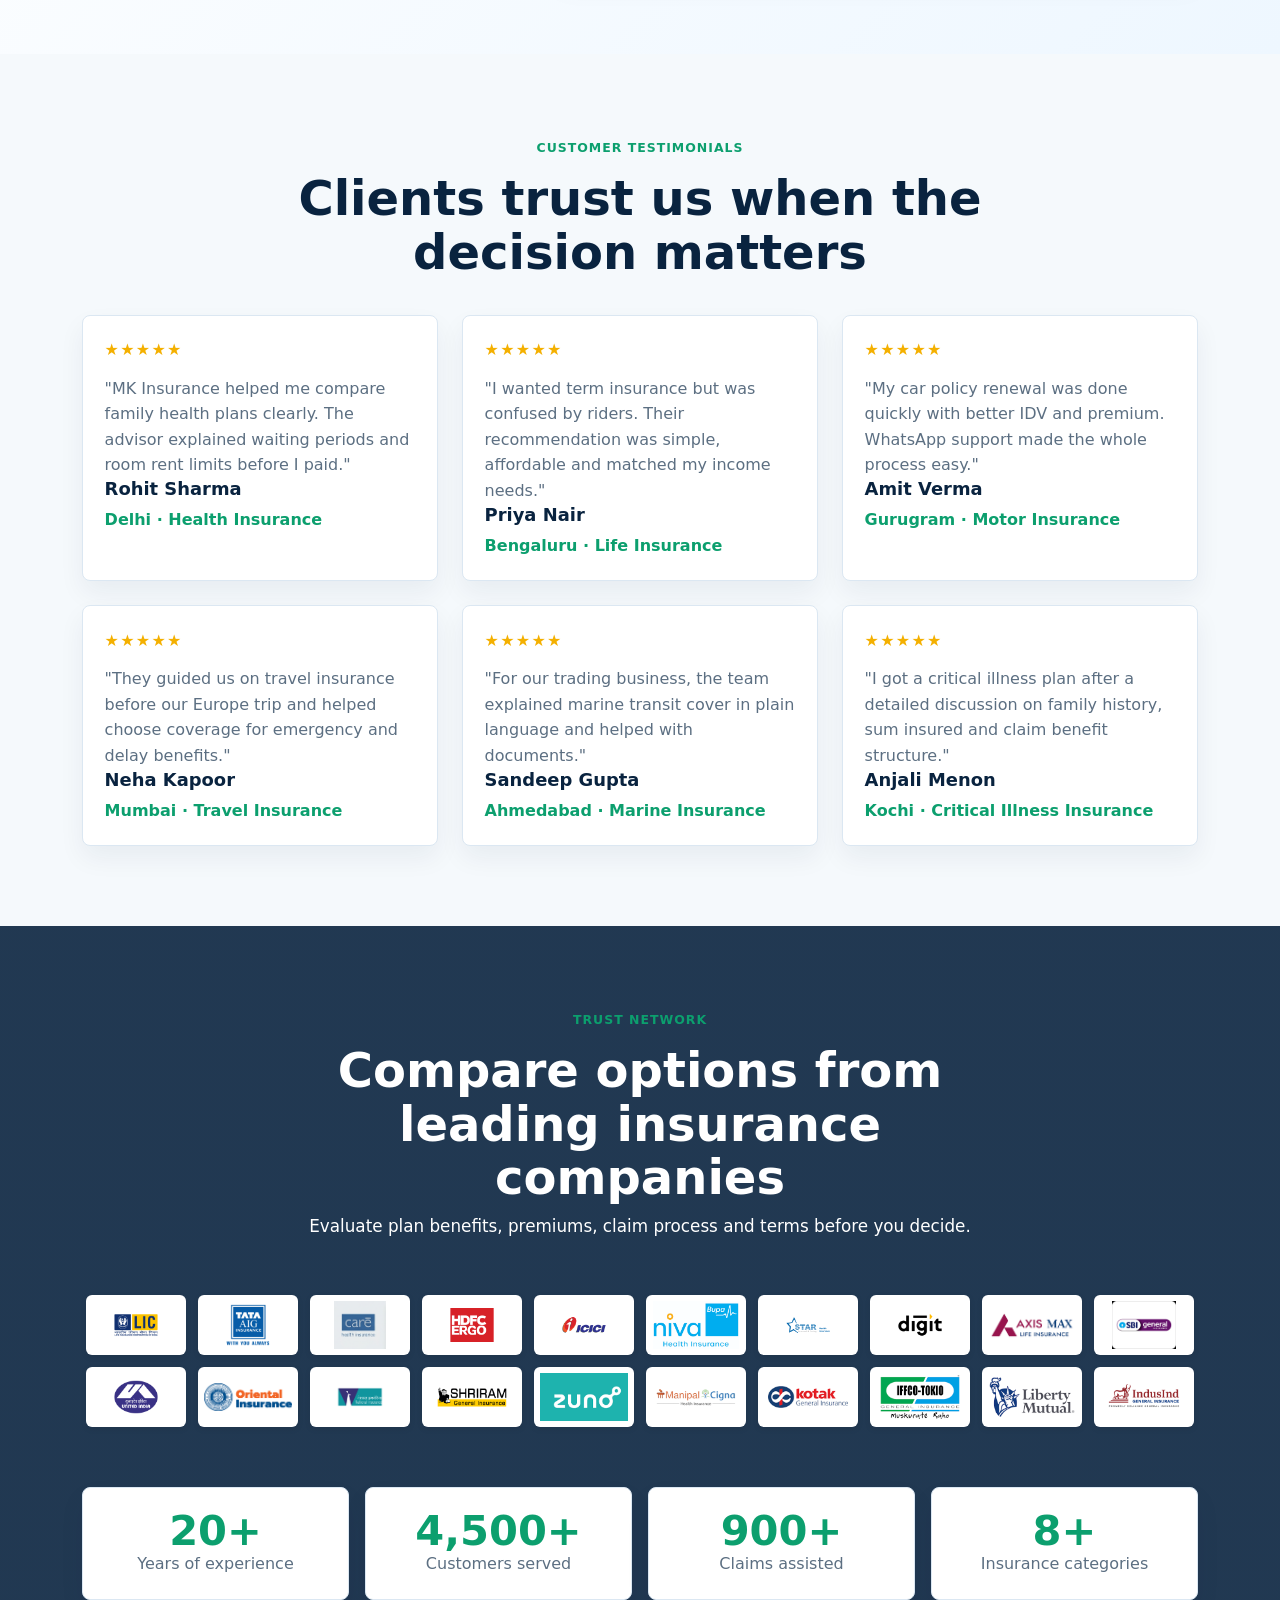
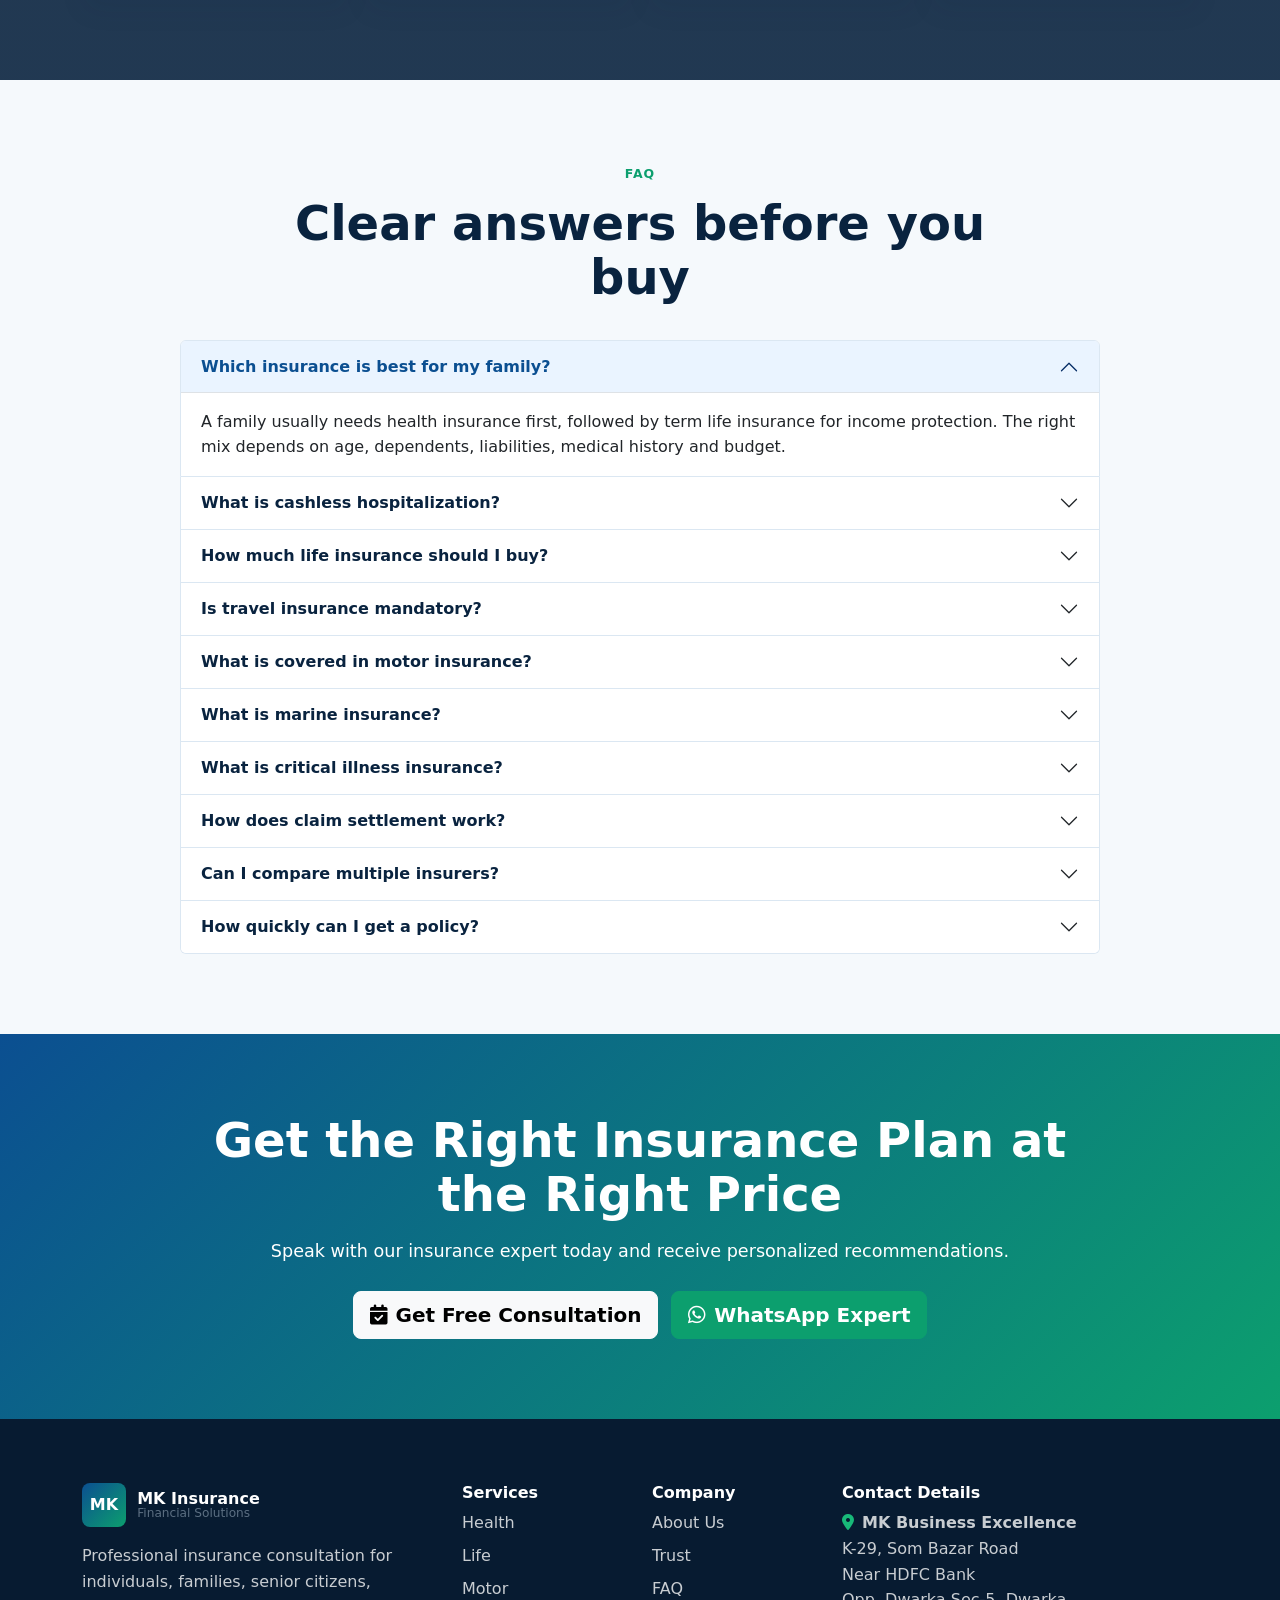
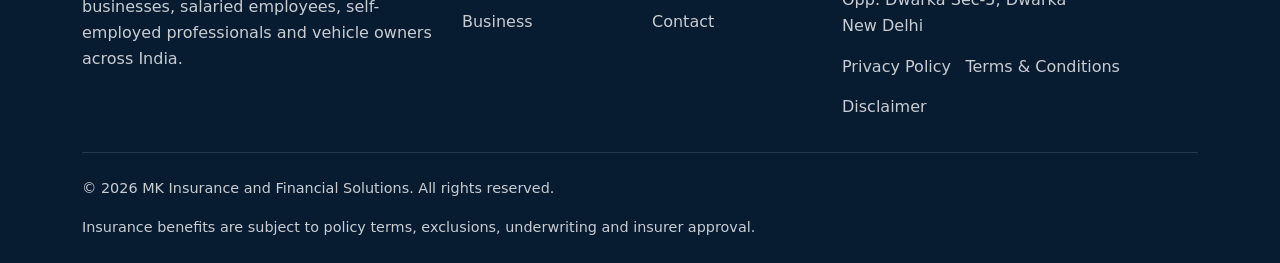
==== commit 6aefa13d: "Update index.html" ====
--- a/index.html
+++ b/index.html
@@ -191,7 +191,7 @@
         <img src="assets/zuno general.png" alt="Zuno General" style="max-width: 100%; max-height: 100%; object-fit: contain;">
       </div>
       <div style="width: 100px; height: 60px; background-color: #ffffff; border-radius: 6px; box-shadow: 0 2px 6px rgba(0,0,0,0.08); display: flex; justify-content: center; align-items: center; padding: 6px;">
-        <img src="assets/manipal cigna Health Insurance.png" alt="Manipal Cigna Health Insurance" style="max-width: 100%; max-height: 100%; object-fit: contain;">
+        <img src="assets/manipal cigna health insurance.png" alt="Manipal Cigna Health Insurance" style="max-width: 100%; max-height: 100%; object-fit: contain;">
       </div>
       <div style="width: 100px; height: 60px; background-color: #ffffff; border-radius: 6px; box-shadow: 0 2px 6px rgba(0,0,0,0.08); display: flex; justify-content: center; align-items: center; padding: 6px;">
         <img src="assets/kotak general insurance.png" alt="Kotak General Insurance" style="max-width: 100%; max-height: 100%; object-fit: contain;">
